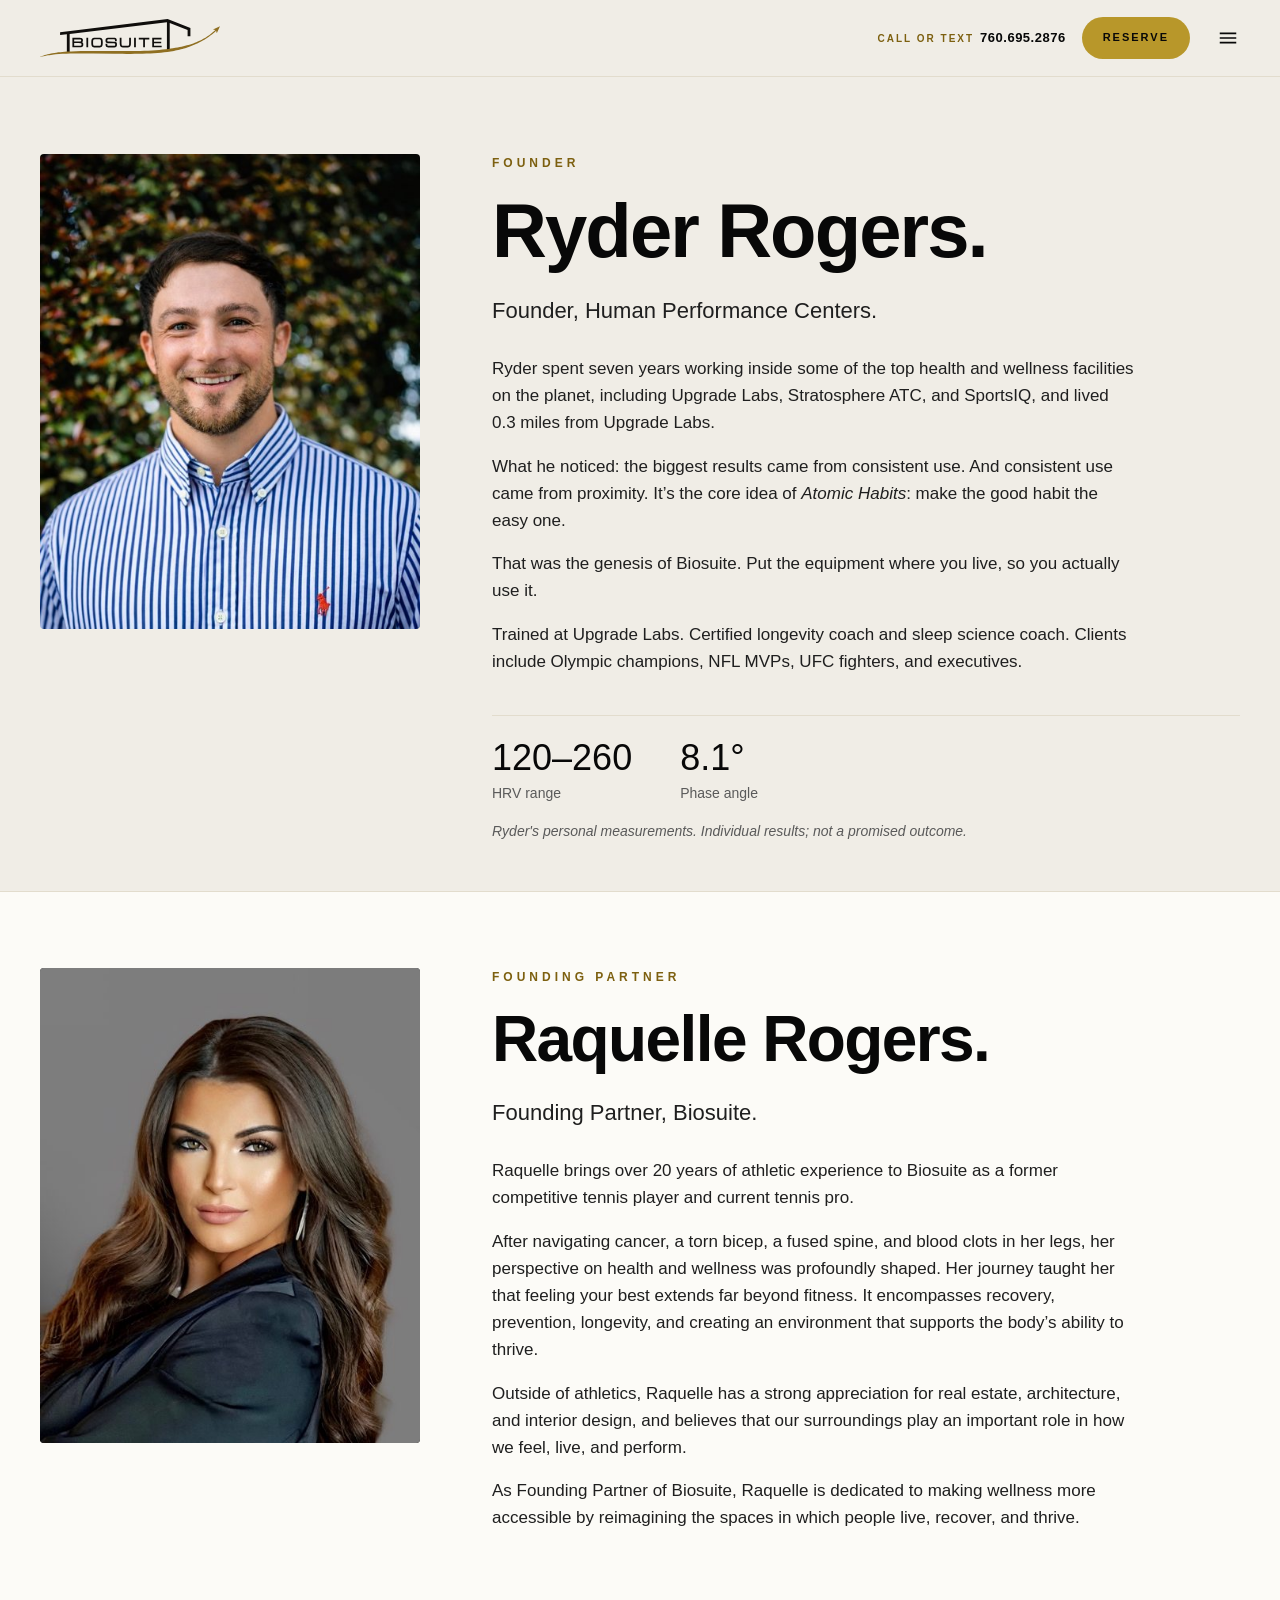
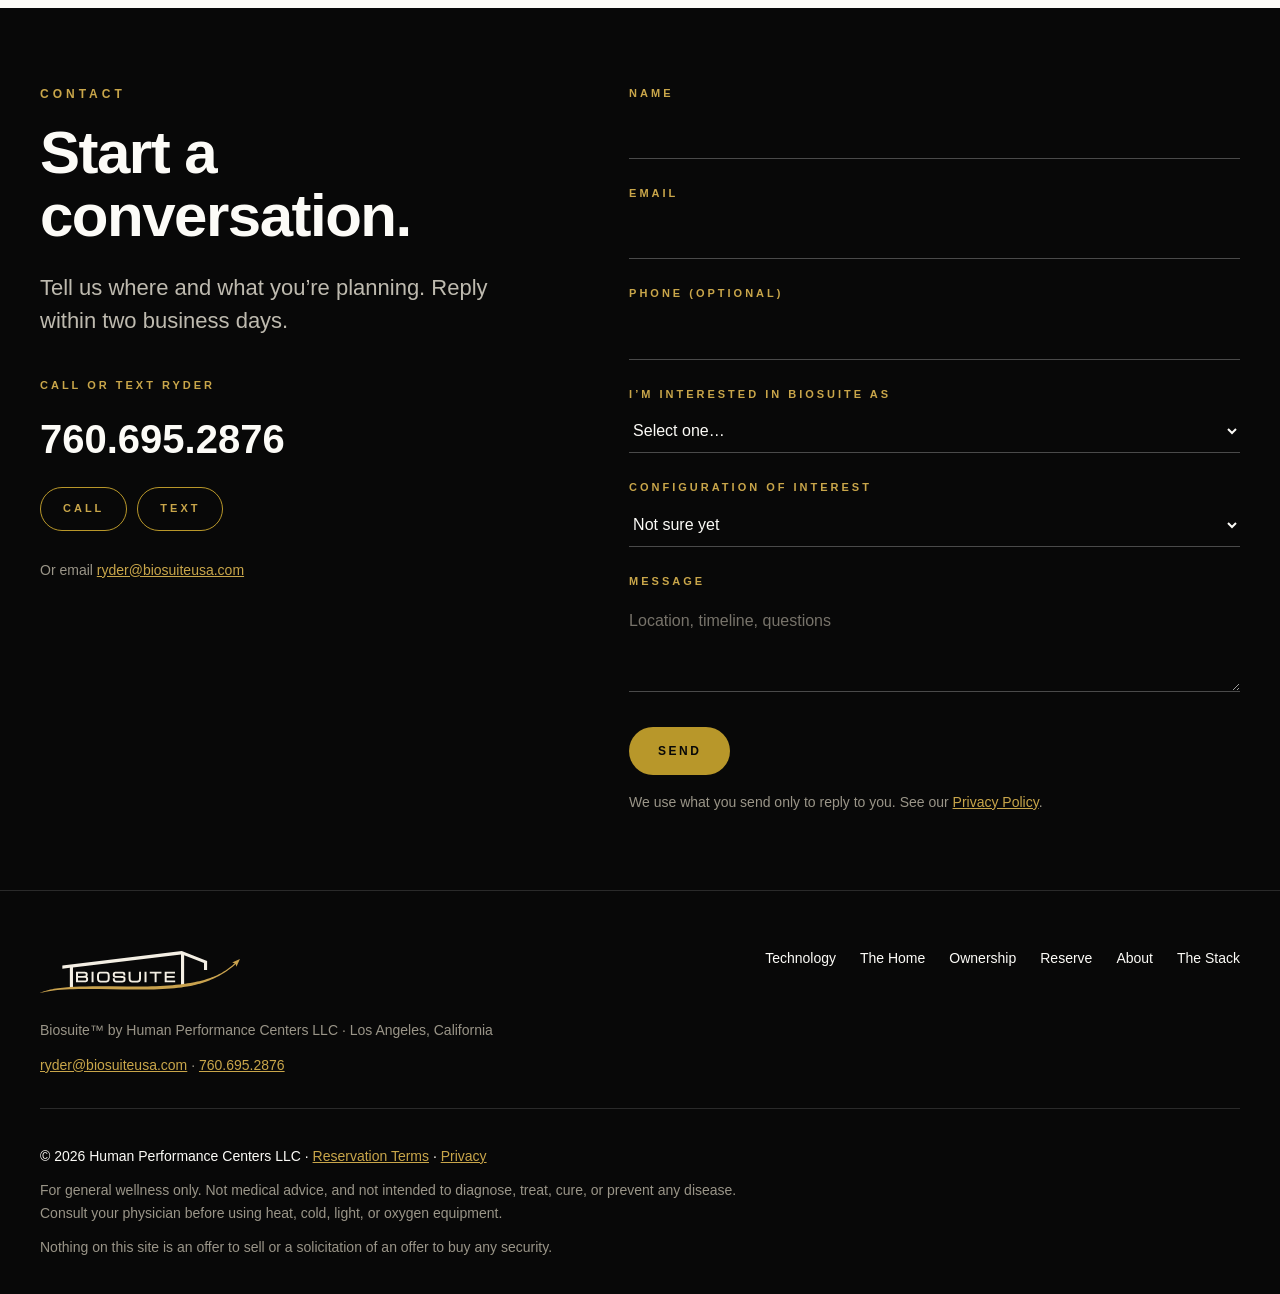
==== about/index.html @ b07f4be8 "About: add Raquelle Rogers, Founding Partner Co-Authored-By: Claude Opus 5.5 <noreply@anthropic.com>" ====
<!DOCTYPE html>
<html lang="en">
<head>
<meta charset="utf-8">
<meta name="viewport" content="width=device-width, initial-scale=1, viewport-fit=cover">
<title>About — Biosuite</title>
<meta name="description" content="Ryder Rogers, founder, and Raquelle Rogers, Founding Partner: the people behind Biosuite, and how to reach them.">
<meta property="og:title" content="About — Biosuite">
<meta property="og:description" content="Ryder Rogers, founder, and Raquelle Rogers, Founding Partner: the people behind Biosuite, and how to reach them.">
<meta property="og:type" content="website">
<meta property="og:url" content="https://biosuiteusa.com/about/">
<meta property="og:site_name" content="Biosuite">
<meta property="og:image" content="https://biosuiteusa.com/img/og-share.jpg">
<meta property="og:image:width" content="1200">
<meta property="og:image:height" content="630">
<meta property="og:image:alt" content="Rendering of a Biosuite home at dusk with a barrel sauna and plunge tub on the deck">
<meta name="twitter:card" content="summary_large_image">
<meta name="twitter:title" content="About — Biosuite">
<meta name="twitter:description" content="Ryder Rogers, founder, and Raquelle Rogers, Founding Partner: the people behind Biosuite, and how to reach them.">
<meta name="twitter:image" content="https://biosuiteusa.com/img/og-share.jpg">

<link rel="canonical" href="https://biosuiteusa.com/about/">
<link rel="icon" href="/favicon.ico" sizes="48x48">
<link rel="icon" type="image/svg+xml" href="/img/brand/biosuite-tile-gold-on-black.svg">
<link rel="apple-touch-icon" href="/apple-touch-icon.png">
<meta name="theme-color" content="#100E0C">
<link rel="stylesheet" href="/assets/site.css">
<script src="/assets/site.js" defer></script>
<noscript><style>.ph > img { opacity:1 }</style></noscript>
</head>
<body>
<a class="skip" href="#main">Skip to content</a>
<header class="site-header">
  <div class="wrap hdr">
    <a class="brand" href="/" aria-label="Biosuite home"><picture><source media="(max-width:359px)" srcset="/img/brand/biosuite-mark-two-tone-for-light.svg" width="96" height="20"><img src="/img/brand/biosuite-logo-two-tone-for-light.svg" width="180" height="38" alt=""></picture></a>
    <nav class="nav" aria-label="Main"><a href="/technology/">Technology</a><a href="/home/">The Home</a><a href="/ownership/">Ownership</a><a href="/about/" aria-current="page">About</a></nav>
    <a class="phone" href="tel:+17606952876" aria-label="Call or text 760.695.2876"><span class="phone-label">Call or text</span>760.695.2876</a>
    <a class="btn btn-gold nav-reserve" href="/reserve/">Reserve</a>
    <button class="menu-btn" type="button" aria-expanded="false" aria-controls="menu" aria-label="Menu">
      <svg viewBox="0 0 24 24" fill="none" stroke="currentColor" stroke-width="1.8" aria-hidden="true"><path d="M3 7h18M3 12h18M3 17h18"/></svg>
    </button>
  </div>
  <nav id="menu" class="menu" aria-label="Mobile" hidden>
    <div class="wrap"><a href="/technology/">Technology</a><a href="/home/">The Home</a><a href="/ownership/">Ownership</a><a href="/about/" aria-current="page">About</a><a class="btn btn-gold" href="/reserve/">Reserve</a></div>
  </nav>
</header>
<main id="main">
<section class="page-hero">
  <div class="wrap">
    <div class="founder">
      <img src="/founder-portrait.jpg" alt="Ryder Rogers, founder of Human Performance Centers" width="480" height="600" fetchpriority="high" decoding="async" class="founder-photo">
      <div>
        <div class="eyebrow">Founder</div>
        <h1 style="font-size:clamp(40px,6vw,76px)">Ryder Rogers.</h1>
        <p class="sub">Founder, Human Performance Centers.</p>
        <div class="prose" style="margin-top:28px">
          <p>Ryder spent seven years working inside some of the top health and wellness facilities on the planet, including Upgrade Labs, Stratosphere ATC, and SportsIQ, and lived 0.3 miles from Upgrade Labs.</p>
          <p>What he noticed: the biggest results came from consistent use. And consistent use came from proximity. It&rsquo;s the core idea of <em>Atomic Habits</em>: make the good habit the easy one.</p>
          <p>That was the genesis of Biosuite. Put the equipment where you live, so you actually use it.</p>
          <p>Trained at Upgrade Labs. Certified longevity coach and sleep science coach. Clients include Olympic champions, NFL MVPs, UFC fighters, and executives.</p>
        </div>
        <div class="measure">
          <div class="measure-row">
            <div><div class="v">120&ndash;260</div><div class="d">HRV range</div></div>
            <div><div class="v">8.1&deg;</div><div class="d">Phase angle</div></div>
          </div>
          <p class="label">Ryder's personal measurements. Individual results; not a promised outcome.</p>
        </div>
      </div>
    </div>
  </div>
</section>

<section class="paper rule-top" id="raquelle">
  <div class="wrap">
    <div class="founder">
      <span class="ph" style="--lqip:url([data-uri]);--pos:center"><img src="/img/raquelle-portrait.jpg" alt="Raquelle Rogers, Founding Partner of Biosuite" width="480" height="600" srcset="/img/raquelle-portrait-480.jpg 480w, /img/raquelle-portrait.jpg 960w" sizes="(min-width:860px) 380px, 100vw" loading="lazy" decoding="async" class="founder-photo"></span>
      <div>
        <div class="eyebrow">Founding Partner</div>
        <h2 style="font-size:clamp(36px,5vw,64px)">Raquelle Rogers.</h2>
        <p class="sub">Founding Partner, Biosuite.</p>
        <div class="prose" style="margin-top:28px">
          <p>Raquelle brings over 20 years of athletic experience to Biosuite as a former competitive tennis player and current tennis pro.</p>
          <p>After navigating cancer, a torn bicep, a fused spine, and blood clots in her legs, her perspective on health and wellness was profoundly shaped. Her journey taught her that feeling your best extends far beyond fitness. It encompasses recovery, prevention, longevity, and creating an environment that supports the body&rsquo;s ability to thrive.</p>
          <p>Outside of athletics, Raquelle has a strong appreciation for real estate, architecture, and interior design, and believes that our surroundings play an important role in how we feel, live, and perform.</p>
          <p>As Founding Partner of Biosuite, Raquelle is dedicated to making wellness more accessible by reimagining the spaces in which people live, recover, and thrive.</p>
        </div>
      </div>
    </div>
  </div>
</section>

<section id="contact" class="dark">
  <div class="wrap contact">
    <div>
      <div class="eyebrow">Contact</div>
      <h2>Start a conversation.</h2>
      <p class="sub">Tell us where and what you&rsquo;re planning. Reply within two business days.</p>
      <p style="margin-top:40px;font-size:11px;font-weight:700;letter-spacing:3px;text-transform:uppercase;color:var(--gold-soft)">Call or text Ryder</p>
      <a class="direct-num" href="tel:+17606952876">760.695.2876</a>
      <div class="direct-actions"><a href="tel:+17606952876">Call</a><a href="sms:+17606952876">Text</a></div>
      <p class="small" style="margin-top:28px;color:var(--on-dark-dim)">Or email <a href="mailto:ryder@biosuiteusa.com?subject=Biosuite%20Inquiry" style="color:var(--gold-soft)">ryder@biosuiteusa.com</a></p>
    </div>
    <div>
      <form class="form" novalidate>
        <label for="name">Name</label>
        <input type="text" id="name" name="name" autocomplete="name" required>
        <label for="email">Email</label>
        <input type="email" id="email" name="email" autocomplete="email" required>
        <label for="phone">Phone (optional)</label>
        <input type="tel" id="phone" name="phone" autocomplete="tel">
        <label for="interest">I&rsquo;m interested in Biosuite as</label>
        <select id="interest" name="interest" required>
          <option value="">Select one&hellip;</option>
          <option>Enjoy it: a home or wellness space</option>
          <option>Deploy it: a rental</option>
          <option>Deploy it: multiple units or hospitality</option>
          <option>Just exploring</option>
        </select>
        <label for="budget">Configuration of interest</label>
        <select id="budget" name="budget">
          <option value="">Not sure yet</option>
          <option>Core</option><option>Signature</option><option>Estate</option><option>Larger / modular</option>
        </select>
        <label for="message">Message</label>
        <textarea id="message" name="message" placeholder="Location, timeline, questions"></textarea>
        <button class="btn btn-gold" type="submit">Send</button>
        <p class="form-legal">We use what you send only to reply to you. See our <a href="/privacy/">Privacy Policy</a>.</p>
      </form>
      <div id="inquirySuccess" class="success" tabindex="-1" role="status" hidden></div>
    </div>
  </div>
</section>
</main>
<footer class="site-footer">
  <div class="wrap">
    <div class="foot-top">
      <div>
        <a class="foot-brand" href="/" aria-label="Biosuite home"><img src="/img/brand/biosuite-logo-two-tone-for-dark.svg" width="200" height="42" alt=""></a>
        <p>Biosuite&trade; by Human Performance Centers LLC &middot; Los Angeles, California</p>
        <p><a href="mailto:ryder@biosuiteusa.com">ryder@biosuiteusa.com</a> &middot; <a href="tel:+17606952876">760.695.2876</a></p>
      </div>
      <nav class="foot-nav" aria-label="Footer">
        <a href="/technology/">Technology</a><a href="/home/">The Home</a><a href="/ownership/">Ownership</a><a href="/reserve/">Reserve</a><a href="/about/">About</a><a href="/store/">The Stack</a>
      </nav>
    </div>
    <div class="foot-legal">
      <p class="copyright">&copy; 2026 Human Performance Centers LLC &middot; <a href="/reservation-terms/">Reservation Terms</a> &middot; <a href="/privacy/">Privacy</a></p>
      <p>For general wellness only. Not medical advice, and not intended to diagnose, treat, cure, or prevent any disease. Consult your physician before using heat, cold, light, or oxygen equipment.</p>
      <p>Nothing on this site is an offer to sell or a solicitation of an offer to buy any security.</p>
    </div>
  </div>
</footer>
</body>
</html>
---- assets/site.css ----
/* Biosuite — shared styles. Brand tokens carried over from the original single page. */
:root {
  --gold:#B8972A; --gold-soft:#C9A64A; --gold-light:#E8C766;
  --gold-ink:#7D6010;            /* gold for small text on light backgrounds (5:1 contrast) */
  --dark:#080808; --charcoal:#1F1F1F; --grey:#5A5A5A;
  --rule:#E2DCCD; --offwhite:#F0EDE6; --paper:#FCFBF7;
  --on-dark:#BEBAAF; --on-dark-dim:#9A9588; --dark-rule:#2A2A2A;
  --font:-apple-system, BlinkMacSystemFont, "Helvetica Neue", Helvetica, Arial, sans-serif;
  --gutter:16px;
  --wrap:1280px;
  --space:clamp(44px, 6vw, 80px);
  color-scheme: light;
}
@media (min-width:720px) { :root { --gutter:40px; } }

*,*::before,*::after { box-sizing:border-box; }
* { margin:0; padding:0; }
html { -webkit-text-size-adjust:100%; scroll-padding-top:96px; }
@media (prefers-reduced-motion:no-preference) { html { scroll-behavior:smooth; } }
body { font-family:var(--font); background:var(--offwhite); color:var(--dark); font-size:17px; line-height:1.6; -webkit-font-smoothing:antialiased; overflow-x:hidden; }
img { display:block; max-width:100%; height:auto; }
a { color:inherit; }
:focus-visible { outline:2px solid var(--gold); outline-offset:3px; }

.skip { position:absolute; left:-999px; top:8px; z-index:200; background:var(--dark); color:var(--paper); padding:10px 16px; border-radius:6px; }
.skip:focus { left:8px; }

.wrap { max-width:var(--wrap); margin:0 auto; padding:0 var(--gutter); }
.narrow { max-width:760px; }

/* Type */
.eyebrow { font-size:12px; font-weight:700; letter-spacing:4px; text-transform:uppercase; color:var(--gold-ink); margin-bottom:18px; }
.dark .eyebrow { color:var(--gold-soft); }
h1,h2,h3 { font-weight:700; letter-spacing:-0.025em; line-height:1.04; text-wrap:balance; }
h1 { font-size:clamp(40px, 7.4vw, 92px); }
h2 { font-size:clamp(32px, 4.8vw, 60px); }
h3 { font-size:clamp(20px, 2vw, 24px); letter-spacing:-0.015em; line-height:1.2; }
.sub { font-size:clamp(18px, 1.9vw, 22px); line-height:1.5; color:var(--charcoal); max-width:44ch; margin-top:24px; }
.dark .sub { color:var(--on-dark); }
.prose p { max-width:68ch; margin-top:16px; color:var(--charcoal); }
.prose p:first-child { margin-top:0; }
.dark .prose p { color:var(--on-dark); }
.muted { color:var(--grey); }
.small { font-size:14px; line-height:1.6; }
.link { font-size:12px; font-weight:700; letter-spacing:3px; text-transform:uppercase; text-decoration:none; border-bottom:1px solid var(--gold); padding-bottom:4px; display:inline-block; }
.link:hover { color:var(--gold-ink); }
.dark .link:hover { color:var(--gold-light); }
.hair { width:44px; height:2px; background:var(--gold); border:0; margin:28px 0; }

/* Buttons */
.btn { display:inline-flex; align-items:center; justify-content:center; min-height:48px; padding:14px 28px; border-radius:999px; font-family:var(--font); font-size:12px; font-weight:700; letter-spacing:2.5px; text-transform:uppercase; text-decoration:none; border:1px solid transparent; cursor:pointer; transition:background .2s, color .2s, border-color .2s; }
.btn-gold { background:var(--gold); color:var(--dark); }
.btn-gold:hover { background:var(--gold-light); }
.btn-dark { background:var(--dark); color:var(--paper); }
.btn-dark:hover { background:var(--charcoal); }
.btn-line { background:transparent; color:inherit; box-shadow:inset 0 0 0 1.5px var(--gold); }
.btn-line:hover { background:var(--gold); color:var(--dark); }
.btn.is-disabled { background:#3a3833; color:#8d887c; cursor:not-allowed; }
.cta { margin-top:28px; display:flex; flex-wrap:wrap; gap:16px 28px; align-items:center; }

/* Header */
.site-header { position:sticky; top:0; z-index:100; background:rgba(240,237,230,.94); -webkit-backdrop-filter:saturate(180%) blur(16px); backdrop-filter:saturate(180%) blur(16px); border-bottom:1px solid var(--rule); }
.hdr { display:flex; align-items:center; gap:16px; height:76px; }
.brand { display:flex; align-items:center; gap:10px; text-decoration:none; margin-right:auto; }
/* Logo: 180px = brand-standard minimum for the logo with the word; header height leaves ½H clear space above and below */
.brand img { display:block; width:180px; height:auto; flex:0 0 auto; }
/* Under 360px there is no room for the 180px minimum: brand ladder says use the mark (min 90px) */
@media (max-width:359px) { .brand img { width:96px; } }
.nav { display:none; gap:28px; }
.nav a { white-space:nowrap; font-size:12px; font-weight:600; letter-spacing:2px; text-transform:uppercase; text-decoration:none; color:var(--grey); padding:8px 0; border-bottom:1px solid transparent; }
.nav a:hover { color:var(--dark); }
.nav a[aria-current="page"] { color:var(--dark); border-bottom-color:var(--gold); }
.phone { font-size:13px; font-weight:700; letter-spacing:.5px; text-decoration:none; white-space:nowrap; padding:9px 14px; border:1px solid var(--gold); border-radius:999px; }
.phone-label { display:none; font-size:10px; letter-spacing:2px; text-transform:uppercase; color:var(--gold-ink); margin-right:6px; }
.nav-reserve { display:none; min-height:42px; padding:10px 20px; font-size:11px; letter-spacing:2px; white-space:nowrap; }
.menu-btn { display:inline-flex; align-items:center; justify-content:center; width:44px; height:44px; margin-right:-10px; background:none; border:0; cursor:pointer; color:var(--dark); }
.menu-btn svg { width:22px; height:22px; }
.menu { border-top:1px solid var(--rule); background:var(--offwhite); }
.menu[hidden] { display:none; }
.menu .wrap { display:flex; flex-direction:column; padding-top:8px; padding-bottom:24px; }
.menu a:not(.btn) { font-size:20px; font-weight:600; text-decoration:none; padding:14px 0; border-bottom:1px solid var(--rule); }
.menu a[aria-current="page"] { color:var(--gold-ink); }
.menu .btn { margin-top:24px; }
@media (max-width:399px) { .hdr { gap:10px; } .phone { font-size:12px; padding:8px 11px; } }
@media (min-width:880px) { .phone-label { display:inline; } }
@media (min-width:720px) { .nav-reserve { display:inline-flex; } .phone { border:0; padding:8px 0; } .menu .btn { display:none; } }
@media (min-width:1300px) { .nav { display:flex; } .menu-btn, .menu { display:none !important; } .hdr { gap:32px; height:80px; } }

/* Sections */
section { padding:var(--space) 0; }
.page-hero { padding:clamp(40px, 6vw, 80px) 0 clamp(28px, 4vw, 48px); }
.dark { background:var(--dark); color:var(--paper); }
.paper { background:var(--paper); }
.rule-top { border-top:1px solid var(--rule); }
.head { display:grid; gap:16px; margin-bottom:clamp(28px, 3.4vw, 44px); }
@media (min-width:900px) { .head.split { grid-template-columns:1fr 1fr; align-items:end; gap:48px; } .head.split .sub { margin-top:0; justify-self:end; } }

/* Home hero */
.hero-full { position:relative; padding:0; background:var(--dark); color:var(--paper); }
.hero-stage { position:relative; }
.hero-media { position:relative; background:#694433; }
.hero-bg { width:100%; aspect-ratio:1671/941; object-fit:cover; background:#694433; }
.hero-shade { display:none; }
.hero-cap { font-size:13px; line-height:1.45; color:#B9B4A8; margin:0; }
.hero-cap-m { background:var(--dark); padding:8px var(--gutter) 0; }
.hero-cap-d { display:none; }
.hero-copy { position:relative; padding-top:24px; padding-bottom:4px; }
.hero-full h1 { font-size:clamp(44px, 5vw, 72px); max-width:11ch; color:var(--paper); }
.goal { font-size:clamp(20px, 1.9vw, 26px); font-weight:600; letter-spacing:-0.01em; color:var(--gold-light); margin-bottom:10px; }
.hero-full .eyebrow { color:var(--gold-soft); }
.hero-full .sub { color:#E4DFD3; margin-top:16px; }
.hero-full .link { color:var(--paper); }
.hero-full .link:hover { color:var(--gold-light); }
.hero-bar { padding:20px 0 40px; }
.hero-full .status { color:#E4DFD3; margin-top:0; }
@media (min-width:900px) {
  .hero-stage { height:clamp(560px, calc(100svh - 72px - 64px), 820px); overflow:hidden; }
  .hero-media { position:absolute; inset:0; }
  .hero-bg { position:absolute; inset:0; height:100%; aspect-ratio:auto; object-position:center 40%; }
  .hero-cap-m { display:none; }
  /* left-to-right shade, faded out toward the bottom so the deck, sauna, plunge and fire pit stay clear */
  .hero-shade { display:block; position:absolute; inset:0;
    background:linear-gradient(90deg, rgba(12,8,6,.86) 0%, rgba(12,8,6,.70) 30%, rgba(12,8,6,.25) 48%, rgba(12,8,6,0) 62%);
    -webkit-mask-image:linear-gradient(180deg, #000 0%, #000 55%, transparent 75%); mask-image:linear-gradient(180deg, #000 0%, #000 55%, transparent 75%); }
  .hero-copy { padding-top:clamp(28px, 4.5vh, 48px); }
  .hero-copy > * { max-width:520px; }
  .hero-copy > .cta { max-width:none; }
  .hero-full .sub { font-size:17px; }
  .hero-full .cta { margin-top:22px; }
  .hero-bar { padding:0; }
  .hero-bar .wrap { display:flex; justify-content:space-between; align-items:center; gap:32px; min-height:64px; }
  .hero-bar .status { font-size:15px; max-width:none; }
  .hero-cap-d { display:block; text-align:right; max-width:42ch; }
}
.stats-band { padding:clamp(32px, 4vw, 48px) 0 var(--space); }
.status { display:flex; gap:12px; align-items:flex-start; margin-top:24px; font-size:16px; line-height:1.55; color:var(--charcoal); max-width:62ch; }
.status::before { content:""; flex:0 0 8px; height:8px; margin-top:7px; border-radius:50%; background:var(--gold); }

/* Lazy image placeholders: blurred low-res image, real image fades in */
.ph { display:block; position:relative; overflow:hidden; border-radius:4px; background:#1a1a1a; }
.ph::before { content:""; position:absolute; inset:0; background:var(--lqip) var(--pos, center)/cover no-repeat; filter:blur(14px); transform:scale(1.15); }
.ph > img { position:relative; opacity:0; transition:opacity .6s ease; }
.ph.loaded > img { opacity:1; }
.finish .ph, .photo-band .ph { border-radius:0; }
@media (prefers-reduced-motion:reduce) { .ph > img { transition:none; } }

/* Stats */
.stats { display:grid; gap:28px; }
@media (max-width:719px) { .stats { gap:20px; } .stat-v { font-size:32px; } .stat-d { margin-top:6px; } }
@media (min-width:720px) { .stats { grid-template-columns:repeat(3,1fr); gap:40px; } }
.stat-v { font-size:clamp(36px, 4.4vw, 56px); font-weight:700; letter-spacing:-0.03em; line-height:1; }
.stat-v small { font-size:.45em; color:var(--grey); letter-spacing:0; font-weight:600; }
.stat-d { margin-top:10px; font-size:15px; color:var(--grey); max-width:30ch; }

/* Cards (systems) */
.cards { display:grid; gap:48px 32px; }
.cards.four { grid-template-columns:1fr 1fr; gap:32px 12px; }
@media (max-width:599px) { .cards.four p { display:none; } .cards.four h3 { font-size:17px; } .cards.four .cat { margin-top:12px; } }
@media (min-width:600px) { .cards { grid-template-columns:1fr 1fr; } }
@media (min-width:1000px) { .cards.four { grid-template-columns:repeat(4,1fr); } .cards.three { grid-template-columns:repeat(3,1fr); } }
.card img { width:100%; aspect-ratio:4/3; object-fit:cover; border-radius:4px; background:#1a1a1a; }
.card .cat { margin-top:20px; font-size:11px; font-weight:700; letter-spacing:3px; text-transform:uppercase; color:var(--gold-ink); }
.dark .card .cat { color:var(--gold-soft); }
.card h3 { margin-top:8px; }
.card p { margin-top:8px; font-size:15px; line-height:1.55; color:var(--grey); }
.dark .card p { color:var(--on-dark); }

/* Two finishes */
.finishes { display:grid; gap:2px; }
@media (min-width:760px) { .finishes { grid-template-columns:1fr 1fr; } }
.finish { display:flex; flex-direction:column; }
.finish img { width:100%; aspect-ratio:3/2; object-fit:cover; }
.finish-body { flex:1; }
.finish-body { padding:28px 24px 36px; }
@media (min-width:760px) { .finish-body { padding:36px 40px 44px; } }
.finish.noir .finish-body { background:#151310; color:var(--paper); }
.finish.hearth .finish-body { background:#F2ECE1; }
.finish .cat { font-size:11px; font-weight:700; letter-spacing:3px; text-transform:uppercase; color:var(--gold-ink); }
.finish.noir .cat { color:var(--gold-soft); }
.finish-name { font-size:clamp(36px, 4vw, 52px); font-weight:300; letter-spacing:-0.01em; line-height:1.05; margin-top:10px; }
.finish p { margin-top:12px; font-size:16px; color:var(--grey); max-width:42ch; }
.finish p.cap { margin-top:16px; font-size:14px; font-style:italic; color:#5E5A50; }
.finish.noir p { color:var(--on-dark); }

/* Columns of short items */
.cols { display:grid; gap:40px; }
@media (min-width:760px) { .cols { grid-template-columns:repeat(3,1fr); gap:48px; } .cols.two { grid-template-columns:1fr 1fr; } }
.col { padding-top:22px; border-top:2px solid var(--gold); }
.col .cat { font-size:11px; font-weight:700; letter-spacing:3px; text-transform:uppercase; color:var(--gold-ink); margin-bottom:10px; }
.dark .col .cat { color:var(--gold-soft); }
.col p { margin-top:10px; font-size:16px; color:var(--grey); max-width:46ch; }
.dark .col p { color:var(--on-dark); }
.col ul { margin-top:12px; list-style:none; }
.col li { font-size:16px; color:var(--grey); padding:6px 0 6px 20px; position:relative; }
.col li::before { content:"—"; position:absolute; left:0; color:var(--gold); }
.dark .col li { color:var(--on-dark); }

/* Full-bleed photo band */
.photo-band img { width:100%; aspect-ratio:16/9; object-fit:cover; }
@media (min-width:900px) { .photo-band img { aspect-ratio:21/9; } }
.caption { font-size:14px; color:var(--grey); margin-top:10px; }

/* Photo grid */
.pgrid { display:grid; grid-template-columns:1fr 1fr; gap:8px; }
@media (min-width:900px) { .pgrid { grid-template-columns:repeat(4,1fr); gap:12px; } }
.pgrid img { width:100%; aspect-ratio:3/4; object-fit:cover; border-radius:4px; }

/* Two renderings shown whole, side by side at equal height */
.pair { display:flex; flex-direction:column; gap:8px; }
.pair figure { margin:0; }
.pair img { width:100%; height:auto; border-radius:4px; }
@media (min-width:760px) { .pair { flex-direction:row; gap:12px; } .pair figure { flex-basis:0; flex-shrink:1; min-width:0; } }

/* Spec list */
.specs { display:grid; border-top:1px solid var(--rule); }
@media (min-width:760px) { .specs { grid-template-columns:1fr 1fr; column-gap:48px; } }
.spec { display:grid; grid-template-columns:120px 1fr; gap:16px; padding:16px 0; border-bottom:1px solid var(--rule); font-size:16px; }
.spec dt { font-size:11px; font-weight:700; letter-spacing:2.5px; text-transform:uppercase; color:var(--gold-ink); padding-top:3px; }
.spec dd { color:var(--charcoal); }

/* Tiers */
.tiers { display:grid; gap:20px; }
@media (min-width:900px) { .tiers { grid-template-columns:repeat(3,1fr); } }
.tier { padding:32px 28px; background:var(--paper); border:1px solid var(--rule); border-radius:6px; }
.tier .cat { font-size:11px; font-weight:700; letter-spacing:3px; text-transform:uppercase; color:var(--gold-ink); }
.tier h3 { font-size:26px; margin-top:10px; }
.tier .price { margin-top:6px; font-size:15px; color:var(--grey); }
.tier ul { list-style:none; margin-top:20px; border-top:1px solid var(--rule); padding-top:12px; }
.tier li { font-size:15px; color:var(--charcoal); padding:5px 0 5px 20px; position:relative; }
.tier li::before { content:"—"; position:absolute; left:0; color:var(--gold); }
.tier li.grp { font-weight:700; }

/* Steps */
.steps { display:grid; gap:28px; counter-reset:step; list-style:none; }
@media (min-width:640px) { .steps { grid-template-columns:1fr 1fr; } }
@media (min-width:1000px) { .steps { grid-template-columns:repeat(5,1fr); gap:24px; } }
.steps li { padding-top:14px; border-top:2px solid var(--gold); }
.steps .n { font-size:11px; font-weight:700; letter-spacing:3px; color:var(--gold-ink); }
.steps h3 { font-size:18px; margin-top:6px; }
.steps p { margin-top:6px; font-size:15px; color:var(--grey); }

/* Brand list */
.brands { font-size:clamp(17px, 2vw, 24px); line-height:1.9; color:var(--dark); max-width:1000px; }
.brands span { white-space:nowrap; }
.brands span:not(:last-child)::after { content:"·"; color:var(--gold); margin:0 12px; }

/* Callout */
.note { padding:22px 24px; border-left:3px solid var(--gold); background:rgba(184,151,42,.08); border-radius:3px; font-size:16px; color:var(--charcoal); max-width:68ch; }
.dark .note { color:var(--on-dark); }

/* Reserve page */
.lists { display:grid; gap:48px; }
@media (min-width:860px) { .lists { grid-template-columns:1fr 1fr; gap:64px; } }
.lists h2 { font-size:clamp(24px, 2.6vw, 32px); margin-bottom:16px; }
.check { list-style:none; }
.check li { padding:12px 0 12px 32px; position:relative; border-top:1px solid var(--rule); color:var(--charcoal); }
.check li::before { content:""; position:absolute; left:2px; top:20px; width:12px; height:7px; border-left:2px solid var(--gold); border-bottom:2px solid var(--gold); transform:rotate(-45deg); }
.fine p { font-size:14px; line-height:1.65; color:var(--grey); max-width:76ch; margin-top:12px; }
.reserve-box { background:var(--dark); color:var(--paper); border-radius:6px; padding:36px 24px; max-width:640px; }
@media (min-width:720px) { .reserve-box { padding:48px; } }
.reserve-box .amt { font-size:clamp(48px, 6vw, 72px); font-weight:700; letter-spacing:-0.03em; line-height:1; }
.reserve-box .amt-d { margin-top:10px; color:var(--on-dark); }
.agree { display:flex; gap:14px; align-items:flex-start; margin-top:32px; padding:16px 18px; border:1px solid #3a3833; border-radius:6px; cursor:pointer; font-size:16px; }
.agree input { width:22px; height:22px; flex:0 0 22px; margin-top:1px; accent-color:var(--gold); cursor:pointer; }
.agree a { color:var(--gold-light); }
.reserve-box .btn { margin-top:20px; width:100%; }
.hint { margin-top:12px; font-size:14px; color:var(--on-dark-dim); }

.reserve-top { display:grid; gap:32px; }
@media (min-width:900px) { .reserve-top { grid-template-columns:1fr minmax(380px, 520px); gap:64px; align-items:start; } }
.reserve-top h1 { font-size:clamp(40px, 5.6vw, 76px); }
.fine h2 { font-size:clamp(24px, 2.6vw, 32px); margin-bottom:4px; }

/* FAQ */
.faq { max-width:860px; border-top:1px solid var(--rule); }
.faq details { border-bottom:1px solid var(--rule); }
.faq summary { list-style:none; cursor:pointer; padding:22px 44px 22px 0; position:relative; font-size:18px; font-weight:600; line-height:1.4; }
.faq summary::-webkit-details-marker { display:none; }
.faq summary::after { content:""; position:absolute; right:8px; top:50%; width:10px; height:10px; margin-top:-7px; border-right:2px solid var(--gold); border-bottom:2px solid var(--gold); transform:rotate(45deg); transition:transform .2s; }
.faq details[open] summary::after { transform:rotate(-135deg); margin-top:-2px; }
.faq .a { padding:0 0 24px; }
.faq .a p { font-size:16px; color:var(--charcoal); max-width:70ch; margin-top:12px; }
.faq .a p:first-child { margin-top:0; }

/* Founder */
.founder { display:grid; gap:40px; }
@media (min-width:860px) { .founder { grid-template-columns:minmax(260px, 380px) 1fr; gap:72px; align-items:start; } }
.founder-photo { width:100%; aspect-ratio:4/5; object-fit:cover; object-position:center 20%; border-radius:4px; max-width:380px; }
.measure { margin-top:40px; padding-top:24px; border-top:1px solid var(--rule); }
.measure-row { display:flex; gap:48px; flex-wrap:wrap; }
.measure .v { font-size:36px; font-weight:300; color:var(--dark); line-height:1; }
.measure .d { margin-top:6px; font-size:14px; color:var(--grey); }
.measure .label { margin-top:16px; font-size:14px; color:var(--grey); font-style:italic; }

/* Contact + form */
.contact { display:grid; gap:48px; }
@media (min-width:900px) { .contact { grid-template-columns:1fr 1.2fr; gap:80px; } }
.direct-num { display:inline-block; margin-top:12px; font-size:clamp(28px, 3.4vw, 40px); font-weight:700; text-decoration:none; color:var(--paper); }
.direct-num:hover { color:var(--gold-light); }
.direct-actions { display:flex; gap:10px; margin-top:16px; }
.direct-actions a { min-height:44px; display:inline-flex; align-items:center; padding:0 22px; border-radius:999px; border:1px solid var(--gold); color:var(--gold-soft); font-size:11px; font-weight:700; letter-spacing:3px; text-transform:uppercase; text-decoration:none; }
.direct-actions a:hover { background:var(--gold); color:var(--dark); }
.form label { display:block; font-size:11px; font-weight:700; letter-spacing:3px; text-transform:uppercase; color:var(--gold-soft); margin-bottom:6px; }
.form input, .form select, .form textarea { width:100%; font:inherit; font-size:16px; padding:12px 0; background:transparent; border:0; border-bottom:1px solid #4a4a4a; color:var(--paper); margin-bottom:26px; border-radius:0; }
.form input:focus, .form select:focus, .form textarea:focus { outline:none; border-bottom-color:var(--gold); }
.form input::placeholder, .form textarea::placeholder { color:#77736a; }
.form select option { background:var(--dark); color:var(--paper); }
.form textarea { resize:vertical; min-height:96px; }
.form-legal { margin-top:16px; font-size:14px; color:var(--on-dark-dim); }
.form-legal a { color:var(--gold-soft); }
.success { margin-top:24px; padding:22px 24px; border-left:3px solid var(--gold); background:rgba(184,151,42,.1); color:var(--paper); }
.success a { color:var(--gold-soft); }

/* Legal pages */
.legal { max-width:760px; }
.legal h2 { font-size:clamp(20px, 2.2vw, 26px); margin-top:48px; letter-spacing:-0.015em; line-height:1.25; }
.legal p, .legal li { font-size:16px; color:var(--charcoal); margin-top:12px; max-width:70ch; }
.legal ul { padding-left:20px; }
.legal a { color:var(--gold-ink); }
.updated { font-size:14px; color:var(--grey); margin-top:16px; }

/* Closing reserve band */
.band { text-align:left; }
.band h2 { max-width:16ch; }

/* Footer */
.site-footer { background:var(--dark); color:var(--on-dark-dim); padding:56px 0 36px; font-size:14px; border-top:1px solid var(--dark-rule); }
.foot-top { display:grid; gap:32px; padding-bottom:32px; border-bottom:1px solid var(--dark-rule); }
@media (min-width:860px) { .foot-top { grid-template-columns:1fr auto; align-items:start; } }
.foot-brand { display:inline-block; padding:4px 0 8px; }
.foot-brand img { display:block; width:200px; height:auto; }
.foot-nav { display:flex; flex-wrap:wrap; gap:8px 24px; }
.site-footer .foot-nav a { color:var(--paper); text-decoration:none; font-size:14px; }
.site-footer .foot-nav a:hover { color:var(--gold-light); }
.site-footer p { margin-top:12px; max-width:90ch; line-height:1.6; }
.site-footer a { color:var(--gold-soft); }
.foot-legal { padding-top:24px; }
.copyright { color:var(--paper); }

.check.two-col { max-width:900px; }
@media (min-width:760px) { .check.two-col { columns:2; column-gap:48px; } .check.two-col li { break-inside:avoid; } }
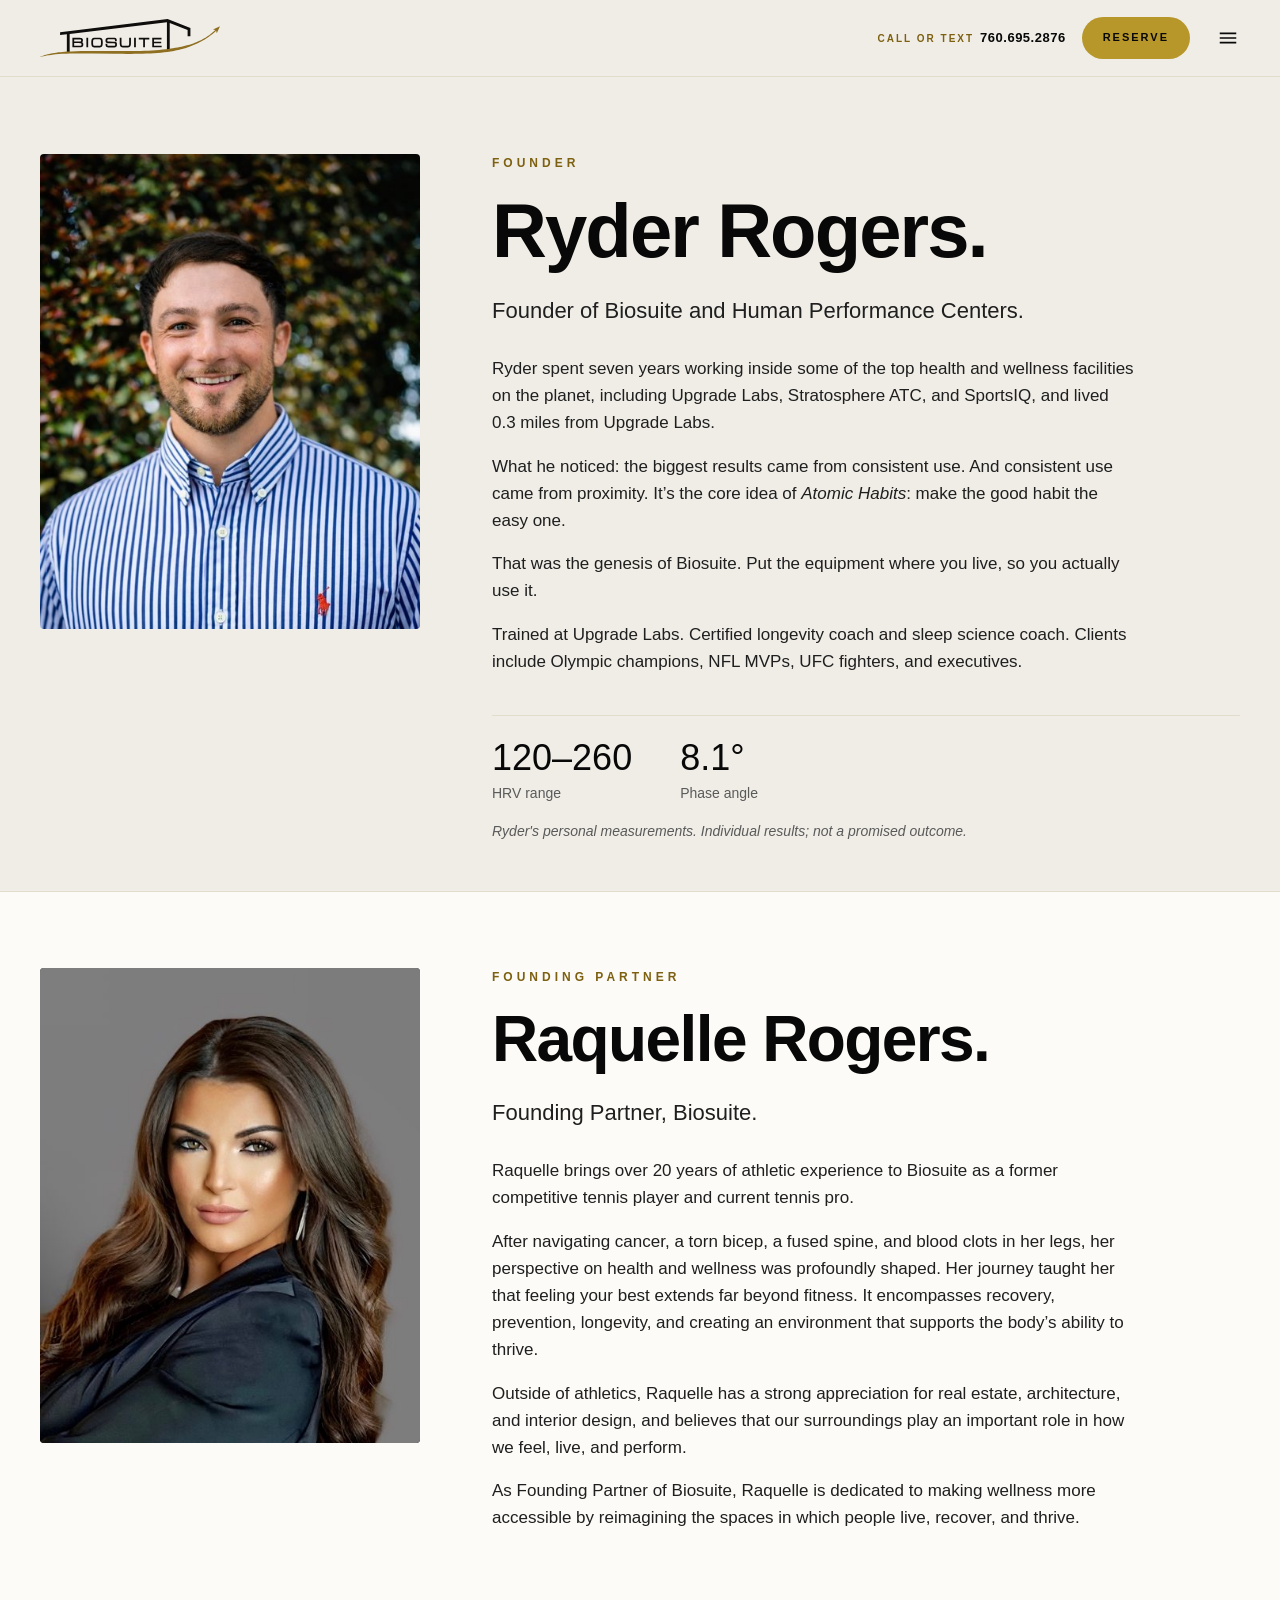
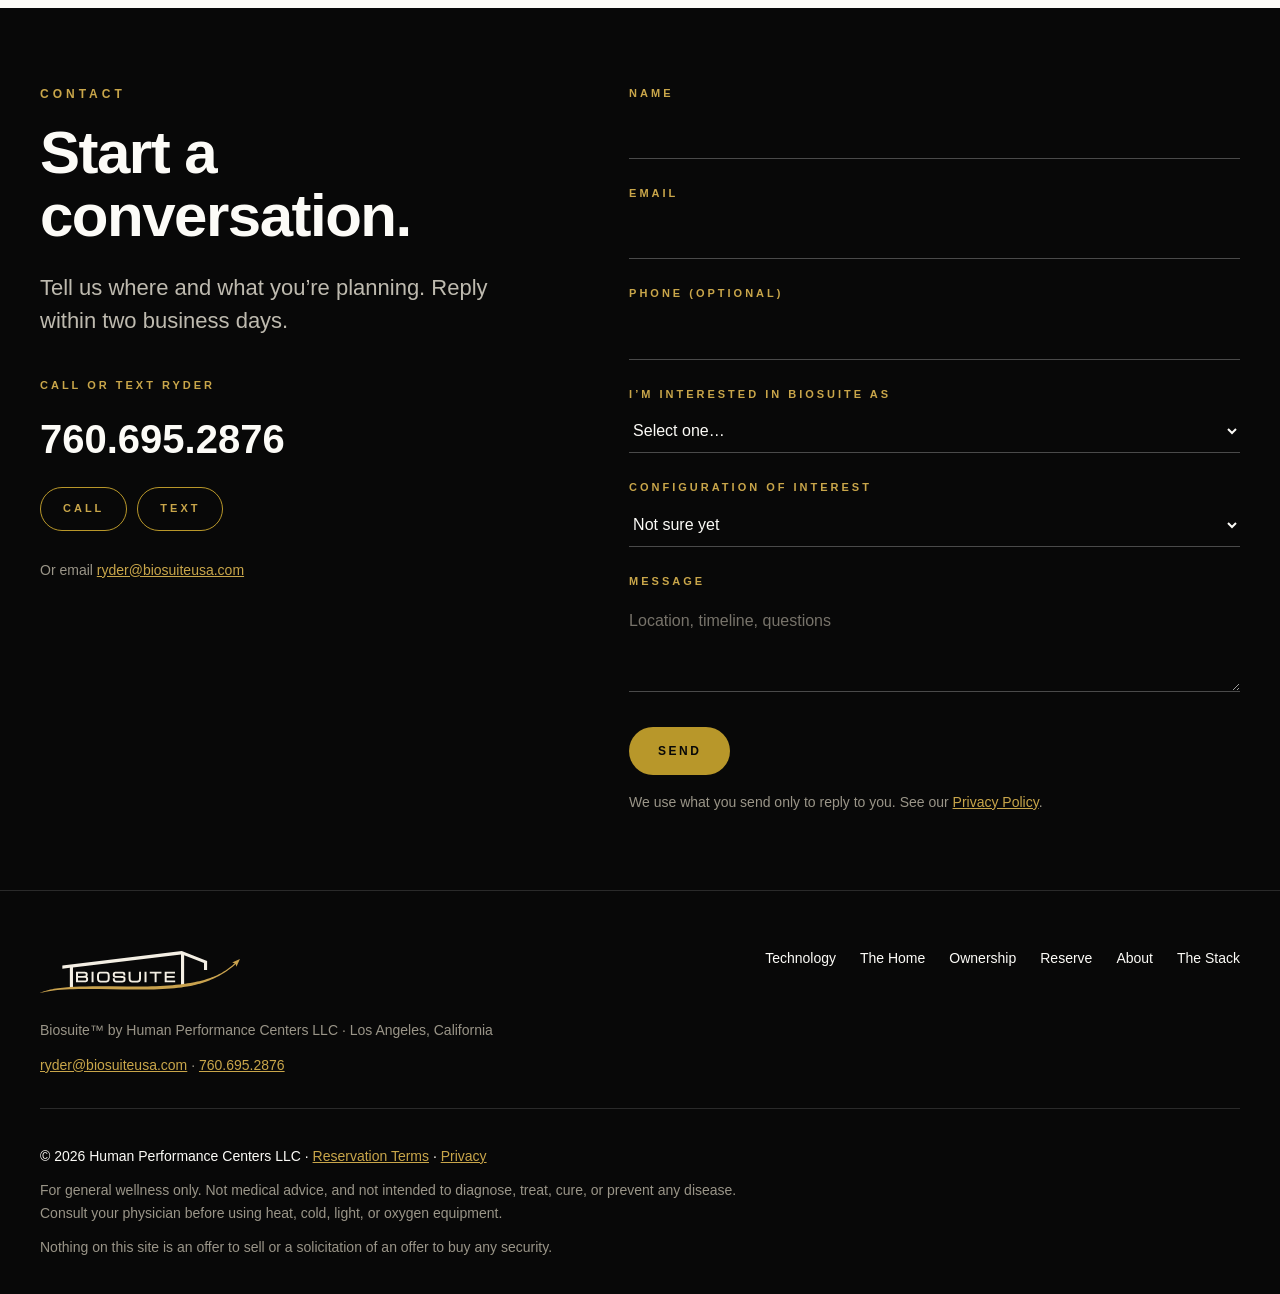
==== commit 62454b5d: "About: founder of Biosuite and HPC; Terms: transfer to affiliate clause Co-Authored-By: Claude Opus " ====
--- a/about/index.html
+++ b/about/index.html
@@ -48,11 +48,11 @@
 <section class="page-hero">
   <div class="wrap">
     <div class="founder">
-      <img src="/founder-portrait.jpg" alt="Ryder Rogers, founder of Human Performance Centers" width="480" height="600" fetchpriority="high" decoding="async" class="founder-photo">
+      <img src="/founder-portrait.jpg" alt="Ryder Rogers, founder of Biosuite and Human Performance Centers" width="480" height="600" fetchpriority="high" decoding="async" class="founder-photo">
       <div>
         <div class="eyebrow">Founder</div>
         <h1 style="font-size:clamp(40px,6vw,76px)">Ryder Rogers.</h1>
-        <p class="sub">Founder, Human Performance Centers.</p>
+        <p class="sub">Founder of Biosuite and Human Performance Centers.</p>
         <div class="prose" style="margin-top:28px">
           <p>Ryder spent seven years working inside some of the top health and wellness facilities on the planet, including Upgrade Labs, Stratosphere ATC, and SportsIQ, and lived 0.3 miles from Upgrade Labs.</p>
           <p>What he noticed: the biggest results came from consistent use. And consistent use came from proximity. It&rsquo;s the core idea of <em>Atomic Habits</em>: make the good habit the easy one.</p>
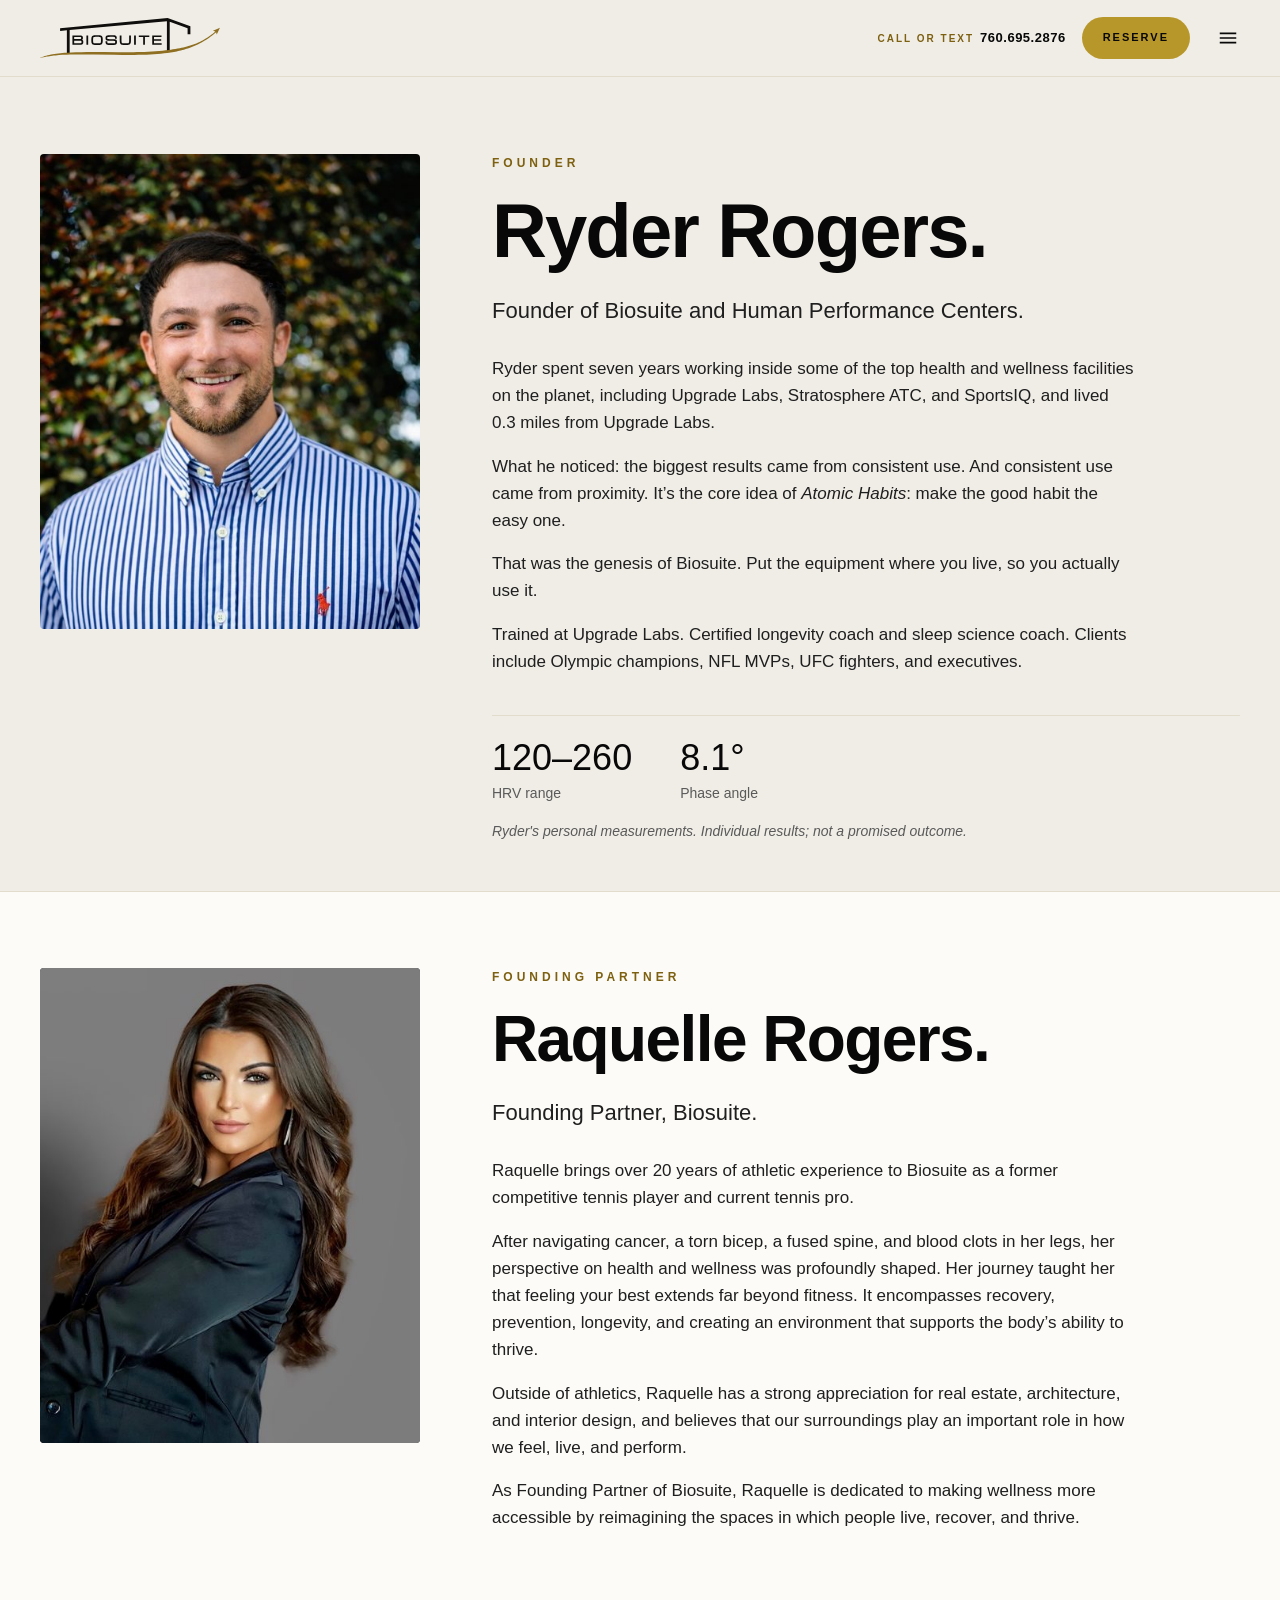
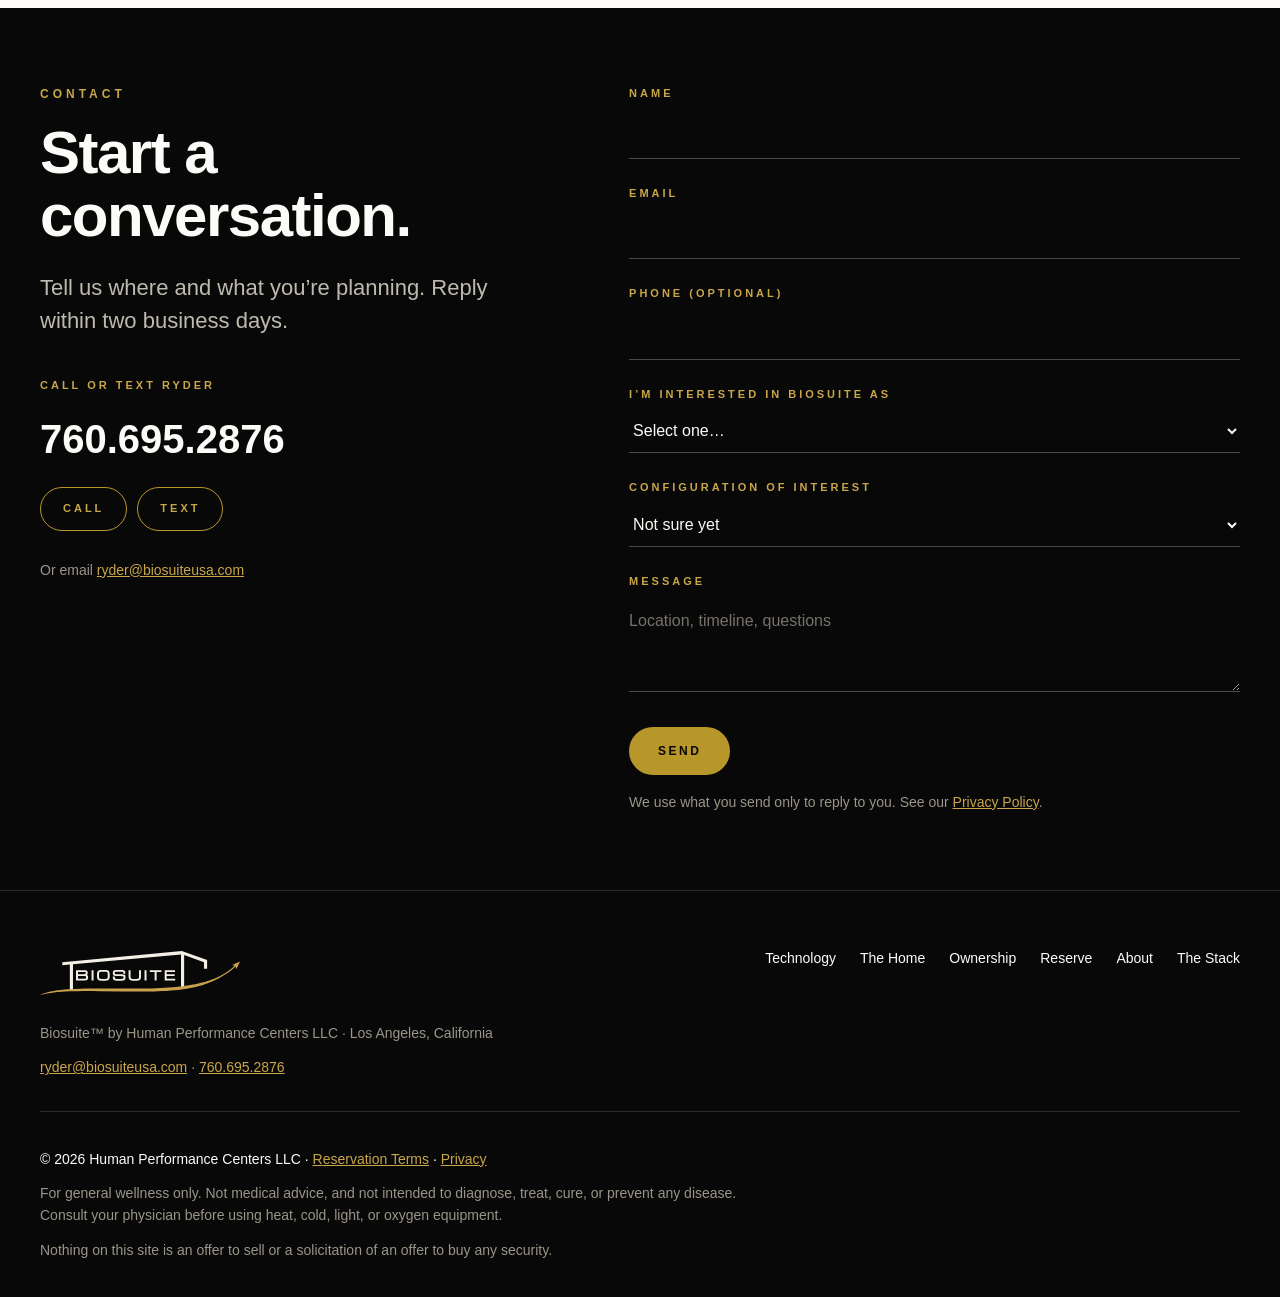
==== commit ed8260f8: "Logo update from revised brand v2 (taller walls, lower curve) Co-Authored-By: Claude Opus 5.5 <norep" ====
--- a/about/index.html
+++ b/about/index.html
@@ -32,7 +32,7 @@
 <a class="skip" href="#main">Skip to content</a>
 <header class="site-header">
   <div class="wrap hdr">
-    <a class="brand" href="/" aria-label="Biosuite home"><picture><source media="(max-width:359px)" srcset="/img/brand/biosuite-mark-two-tone-for-light.svg" width="96" height="20"><img src="/img/brand/biosuite-logo-two-tone-for-light.svg" width="180" height="38" alt=""></picture></a>
+    <a class="brand" href="/" aria-label="Biosuite home"><picture><source media="(max-width:359px)" srcset="/img/brand/biosuite-mark-two-tone-for-light.svg" width="96" height="21"><img src="/img/brand/biosuite-logo-two-tone-for-light.svg" width="180" height="40" alt=""></picture></a>
     <nav class="nav" aria-label="Main"><a href="/technology/">Technology</a><a href="/home/">The Home</a><a href="/ownership/">Ownership</a><a href="/about/" aria-current="page">About</a></nav>
     <a class="phone" href="tel:+17606952876" aria-label="Call or text 760.695.2876"><span class="phone-label">Call or text</span>760.695.2876</a>
     <a class="btn btn-gold nav-reserve" href="/reserve/">Reserve</a>
@@ -74,7 +74,7 @@
 <section class="paper rule-top" id="raquelle">
   <div class="wrap">
     <div class="founder">
-      <span class="ph" style="--lqip:url([data-uri]);--pos:center"><img src="/img/raquelle-portrait.jpg" alt="Raquelle Rogers, Founding Partner of Biosuite" width="480" height="600" srcset="/img/raquelle-portrait-480.jpg 480w, /img/raquelle-portrait.jpg 960w" sizes="(min-width:860px) 380px, 100vw" loading="lazy" decoding="async" class="founder-photo"></span>
+      <span class="ph" style="--lqip:url([data-uri]);--pos:center"><img src="/img/raquelle-portrait.jpg" alt="Raquelle Rogers, Founding Partner of Biosuite" width="480" height="600" srcset="/img/raquelle-portrait-480.jpg 480w, /img/raquelle-portrait.jpg 960w" sizes="(min-width:860px) 380px, 100vw" loading="lazy" decoding="async" class="founder-photo"></span>
       <div>
         <div class="eyebrow">Founding Partner</div>
         <h2 style="font-size:clamp(36px,5vw,64px)">Raquelle Rogers.</h2>
@@ -136,7 +136,7 @@
   <div class="wrap">
     <div class="foot-top">
       <div>
-        <a class="foot-brand" href="/" aria-label="Biosuite home"><img src="/img/brand/biosuite-logo-two-tone-for-dark.svg" width="200" height="42" alt=""></a>
+        <a class="foot-brand" href="/" aria-label="Biosuite home"><img src="/img/brand/biosuite-logo-two-tone-for-dark.svg" width="200" height="45" alt=""></a>
         <p>Biosuite&trade; by Human Performance Centers LLC &middot; Los Angeles, California</p>
         <p><a href="mailto:ryder@biosuiteusa.com">ryder@biosuiteusa.com</a> &middot; <a href="tel:+17606952876">760.695.2876</a></p>
       </div>
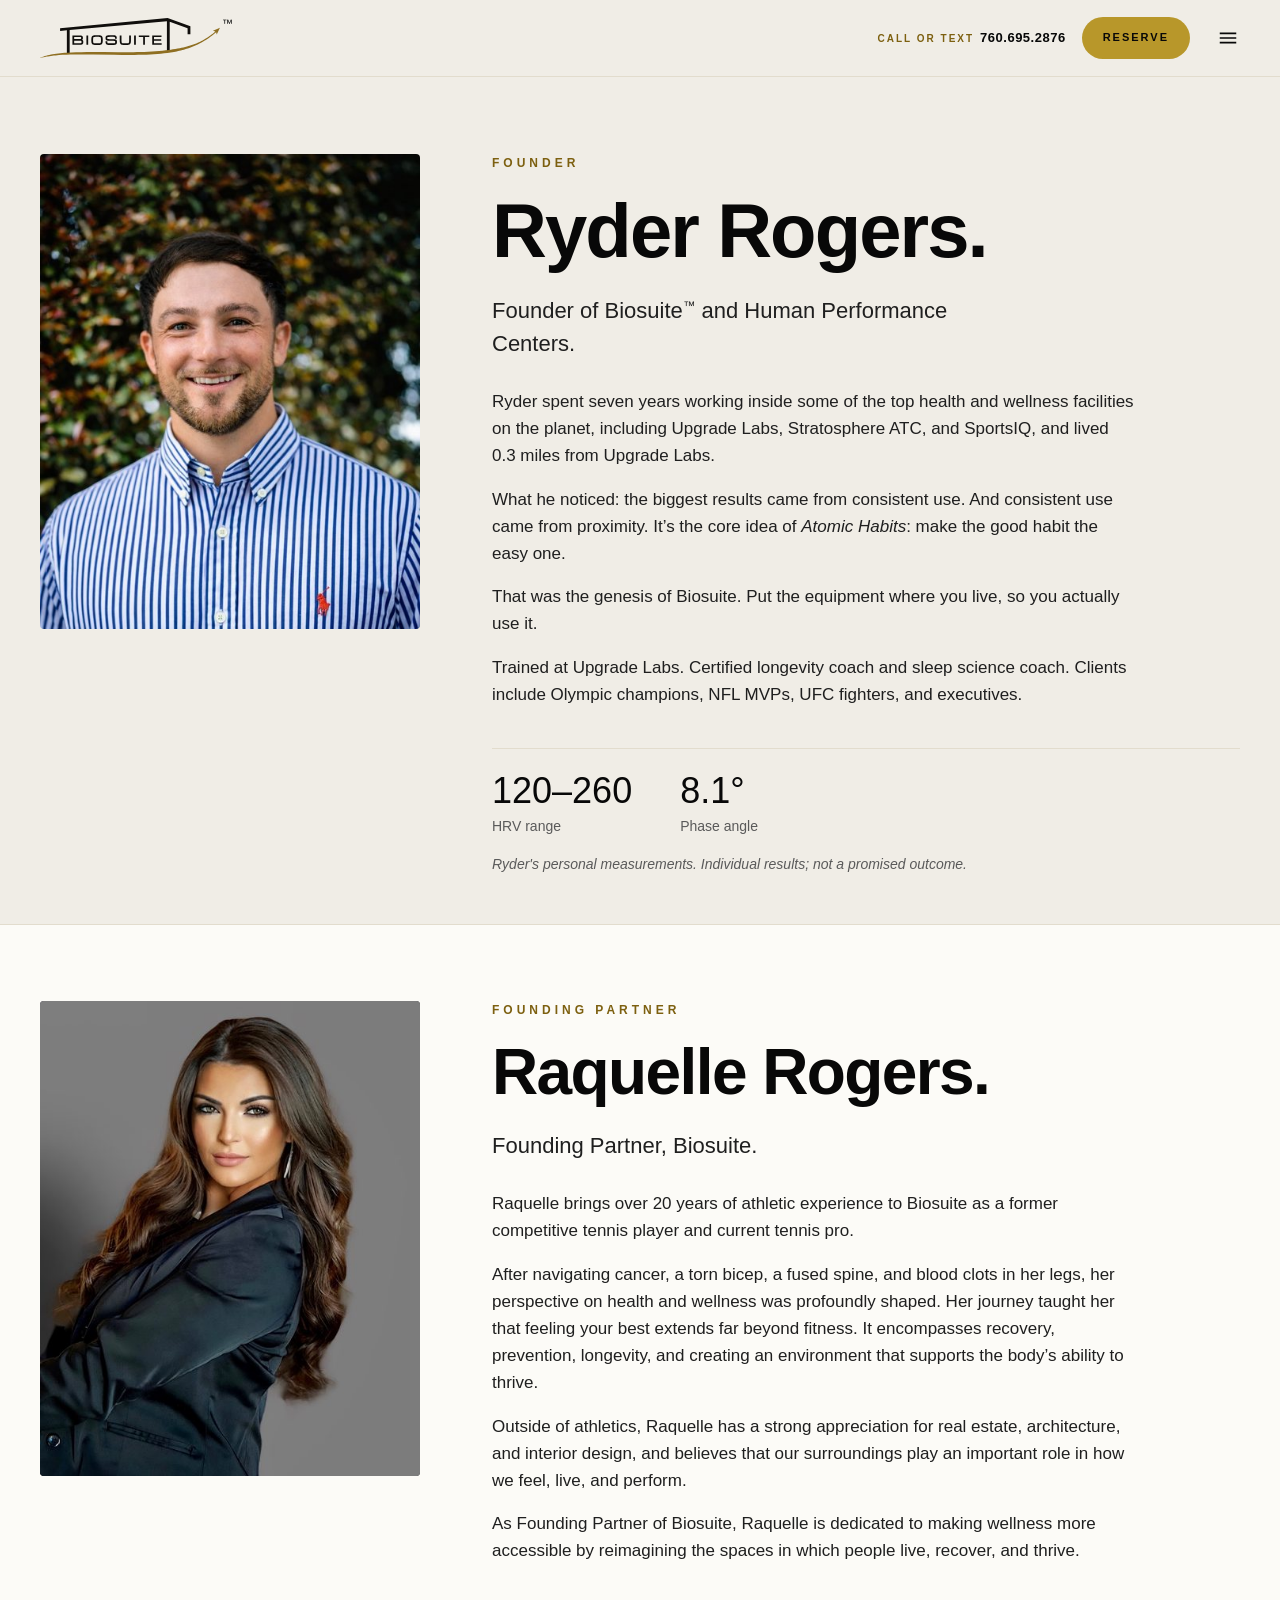
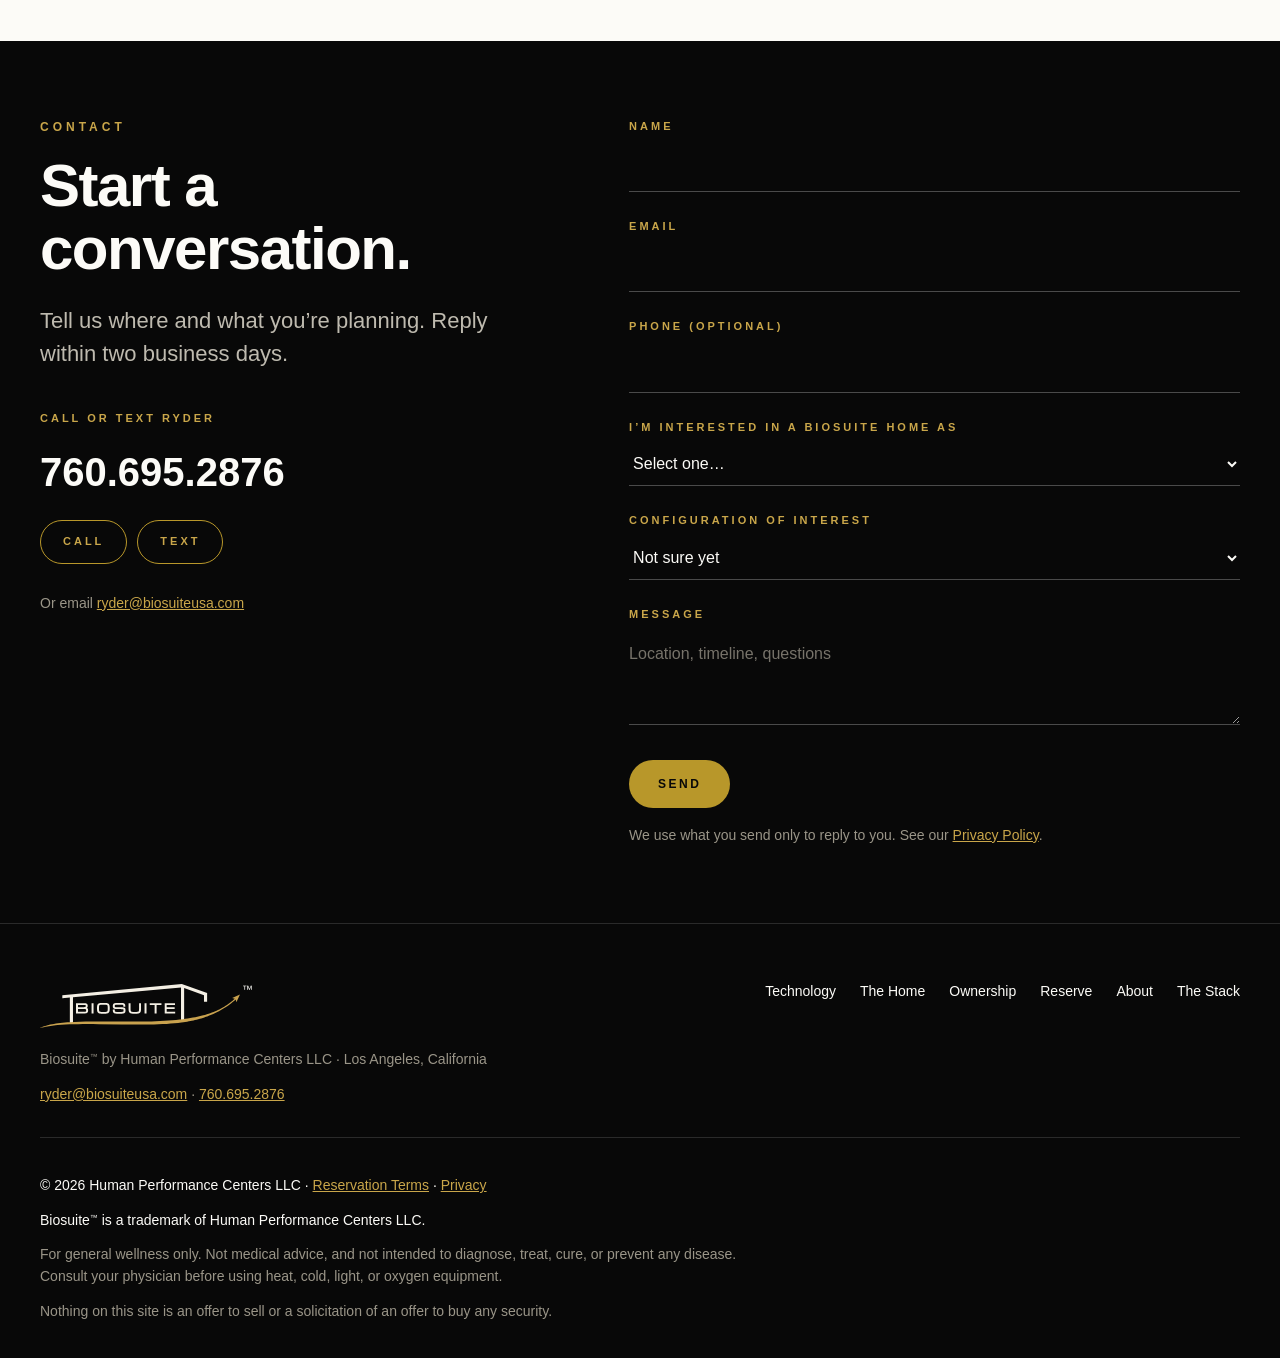
==== commit d17707e9: "Trademark styling for BIOSUITE across the site - ™ superscript after header and footer logos on ever" ====
--- a/about/index.html
+++ b/about/index.html
@@ -32,7 +32,7 @@
 <a class="skip" href="#main">Skip to content</a>
 <header class="site-header">
   <div class="wrap hdr">
-    <a class="brand" href="/" aria-label="Biosuite home"><picture><source media="(max-width:359px)" srcset="/img/brand/biosuite-mark-two-tone-for-light.svg" width="96" height="21"><img src="/img/brand/biosuite-logo-two-tone-for-light.svg" width="180" height="40" alt=""></picture></a>
+    <a class="brand" href="/" aria-label="Biosuite home"><picture><source media="(max-width:359px)" srcset="/img/brand/biosuite-mark-two-tone-for-light.svg" width="96" height="21"><img src="/img/brand/biosuite-logo-two-tone-for-light.svg" width="180" height="40" alt=""></picture><sup class="tm tm-logo">™</sup></a>
     <nav class="nav" aria-label="Main"><a href="/technology/">Technology</a><a href="/home/">The Home</a><a href="/ownership/">Ownership</a><a href="/about/" aria-current="page">About</a></nav>
     <a class="phone" href="tel:+17606952876" aria-label="Call or text 760.695.2876"><span class="phone-label">Call or text</span>760.695.2876</a>
     <a class="btn btn-gold nav-reserve" href="/reserve/">Reserve</a>
@@ -52,7 +52,7 @@
       <div>
         <div class="eyebrow">Founder</div>
         <h1 style="font-size:clamp(40px,6vw,76px)">Ryder Rogers.</h1>
-        <p class="sub">Founder of Biosuite and Human Performance Centers.</p>
+        <p class="sub">Founder of Biosuite<sup class="tm">™</sup> and Human Performance Centers.</p>
         <div class="prose" style="margin-top:28px">
           <p>Ryder spent seven years working inside some of the top health and wellness facilities on the planet, including Upgrade Labs, Stratosphere ATC, and SportsIQ, and lived 0.3 miles from Upgrade Labs.</p>
           <p>What he noticed: the biggest results came from consistent use. And consistent use came from proximity. It&rsquo;s the core idea of <em>Atomic Habits</em>: make the good habit the easy one.</p>
@@ -109,7 +109,7 @@
         <input type="email" id="email" name="email" autocomplete="email" required>
         <label for="phone">Phone (optional)</label>
         <input type="tel" id="phone" name="phone" autocomplete="tel">
-        <label for="interest">I&rsquo;m interested in Biosuite as</label>
+        <label for="interest">I&rsquo;m interested in a Biosuite home as</label>
         <select id="interest" name="interest" required>
           <option value="">Select one&hellip;</option>
           <option>Enjoy it: a home or wellness space</option>
@@ -136,8 +136,8 @@
   <div class="wrap">
     <div class="foot-top">
       <div>
-        <a class="foot-brand" href="/" aria-label="Biosuite home"><img src="/img/brand/biosuite-logo-two-tone-for-dark.svg" width="200" height="45" alt=""></a>
-        <p>Biosuite&trade; by Human Performance Centers LLC &middot; Los Angeles, California</p>
+        <a class="foot-brand" href="/" aria-label="Biosuite home"><img src="/img/brand/biosuite-logo-two-tone-for-dark.svg" width="200" height="45" alt=""><sup class="tm tm-logo">™</sup></a>
+        <p>Biosuite<sup class="tm">™</sup> by Human Performance Centers LLC &middot; Los Angeles, California</p>
         <p><a href="mailto:ryder@biosuiteusa.com">ryder@biosuiteusa.com</a> &middot; <a href="tel:+17606952876">760.695.2876</a></p>
       </div>
       <nav class="foot-nav" aria-label="Footer">
@@ -146,6 +146,7 @@
     </div>
     <div class="foot-legal">
       <p class="copyright">&copy; 2026 Human Performance Centers LLC &middot; <a href="/reservation-terms/">Reservation Terms</a> &middot; <a href="/privacy/">Privacy</a></p>
+      <p class="copyright">Biosuite<sup class="tm">™</sup> is a trademark of Human Performance Centers LLC.</p>
       <p>For general wellness only. Not medical advice, and not intended to diagnose, treat, cure, or prevent any disease. Consult your physician before using heat, cold, light, or oxygen equipment.</p>
       <p>Nothing on this site is an offer to sell or a solicitation of an offer to buy any security.</p>
     </div>
--- a/assets/site.css
+++ b/assets/site.css
@@ -337,5 +337,12 @@
 .foot-legal { padding-top:24px; }
 .copyright { color:var(--paper); }
 
+/* Trademark symbol: small superscript that does not change line height */
+.tm { font-size:.55em; font-weight:inherit; line-height:0; position:relative; top:-.65em; vertical-align:baseline; margin-left:.04em; }
+.tm-logo { font-size:11px; line-height:1; top:0; align-self:flex-start; margin-left:-8px; color:var(--dark); }
+@media (max-width:359px) { .brand .tm-logo { display:none; } }
+.foot-brand { display:inline-flex; align-items:flex-start; text-decoration:none; }
+.foot-brand .tm-logo { margin-left:2px; color:var(--paper); }
+
 .check.two-col { max-width:900px; }
 @media (min-width:760px) { .check.two-col { columns:2; column-gap:48px; } .check.two-col li { break-inside:avoid; } }
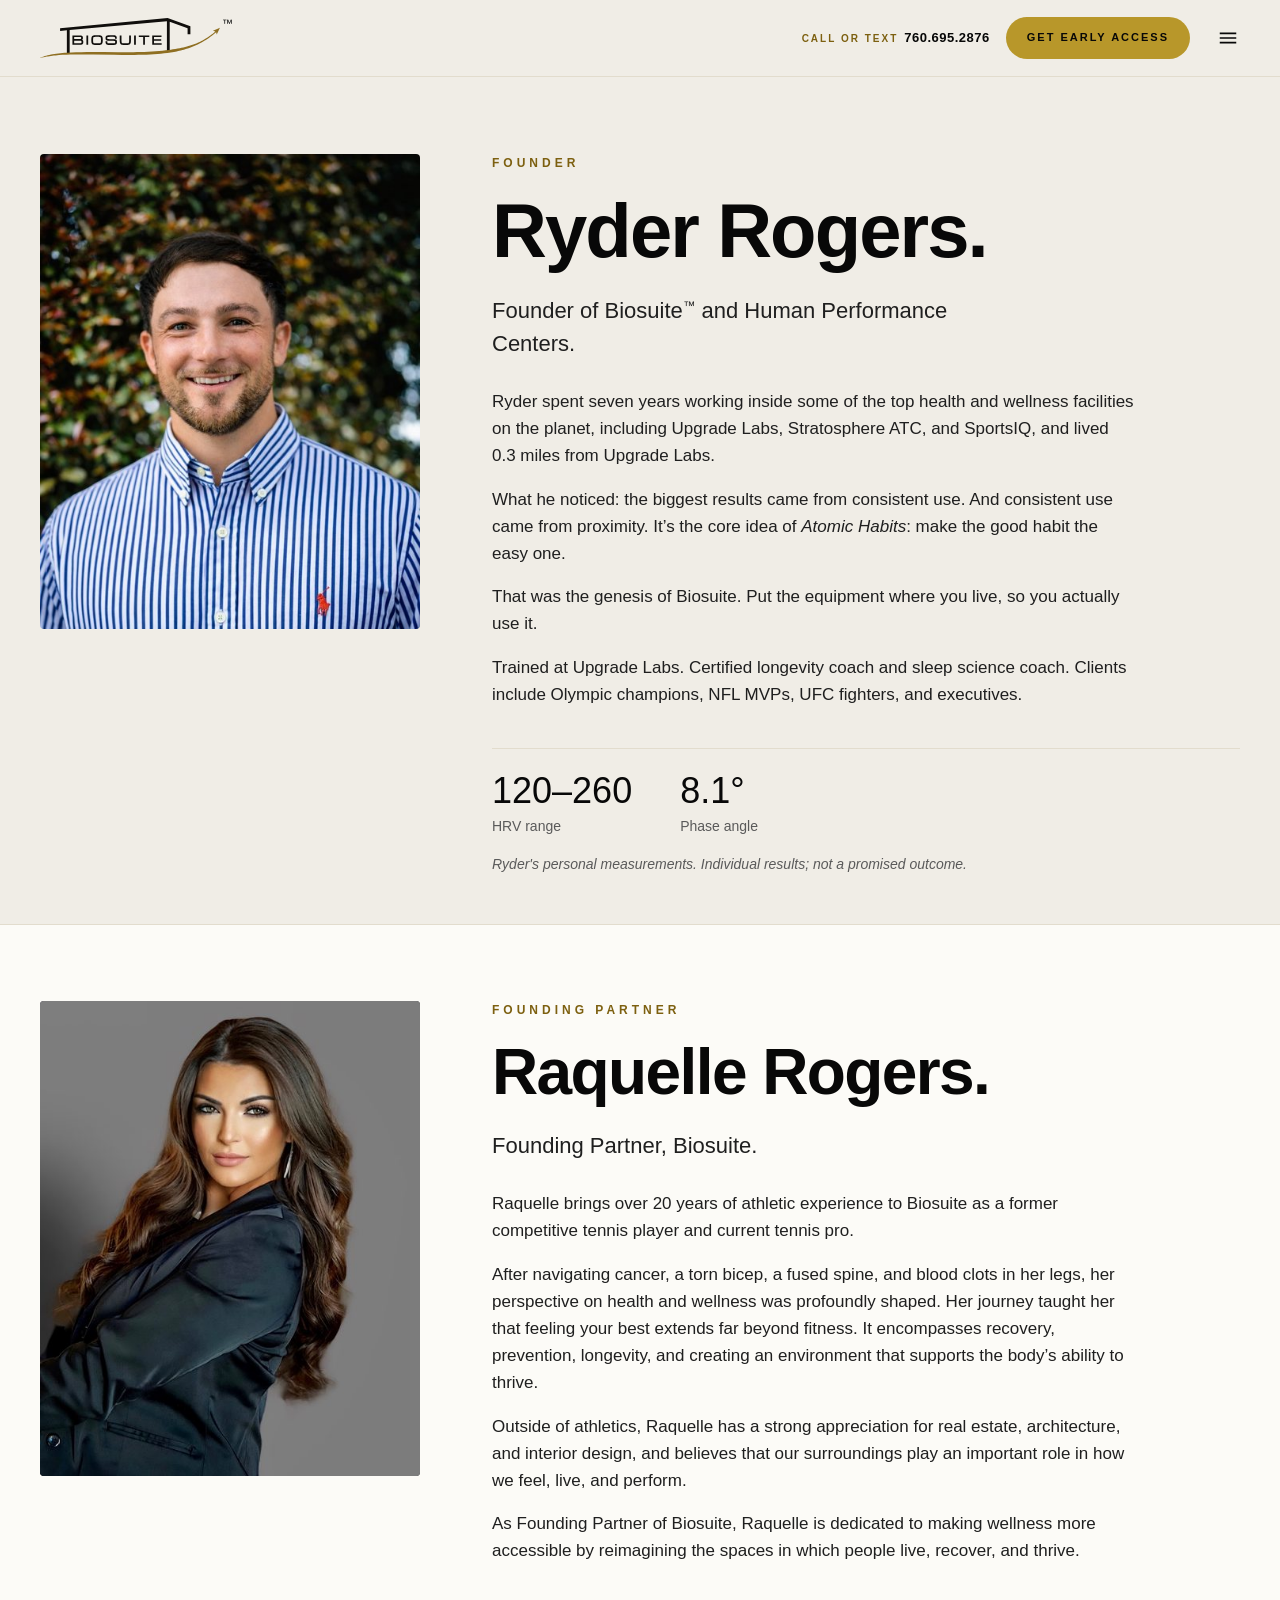
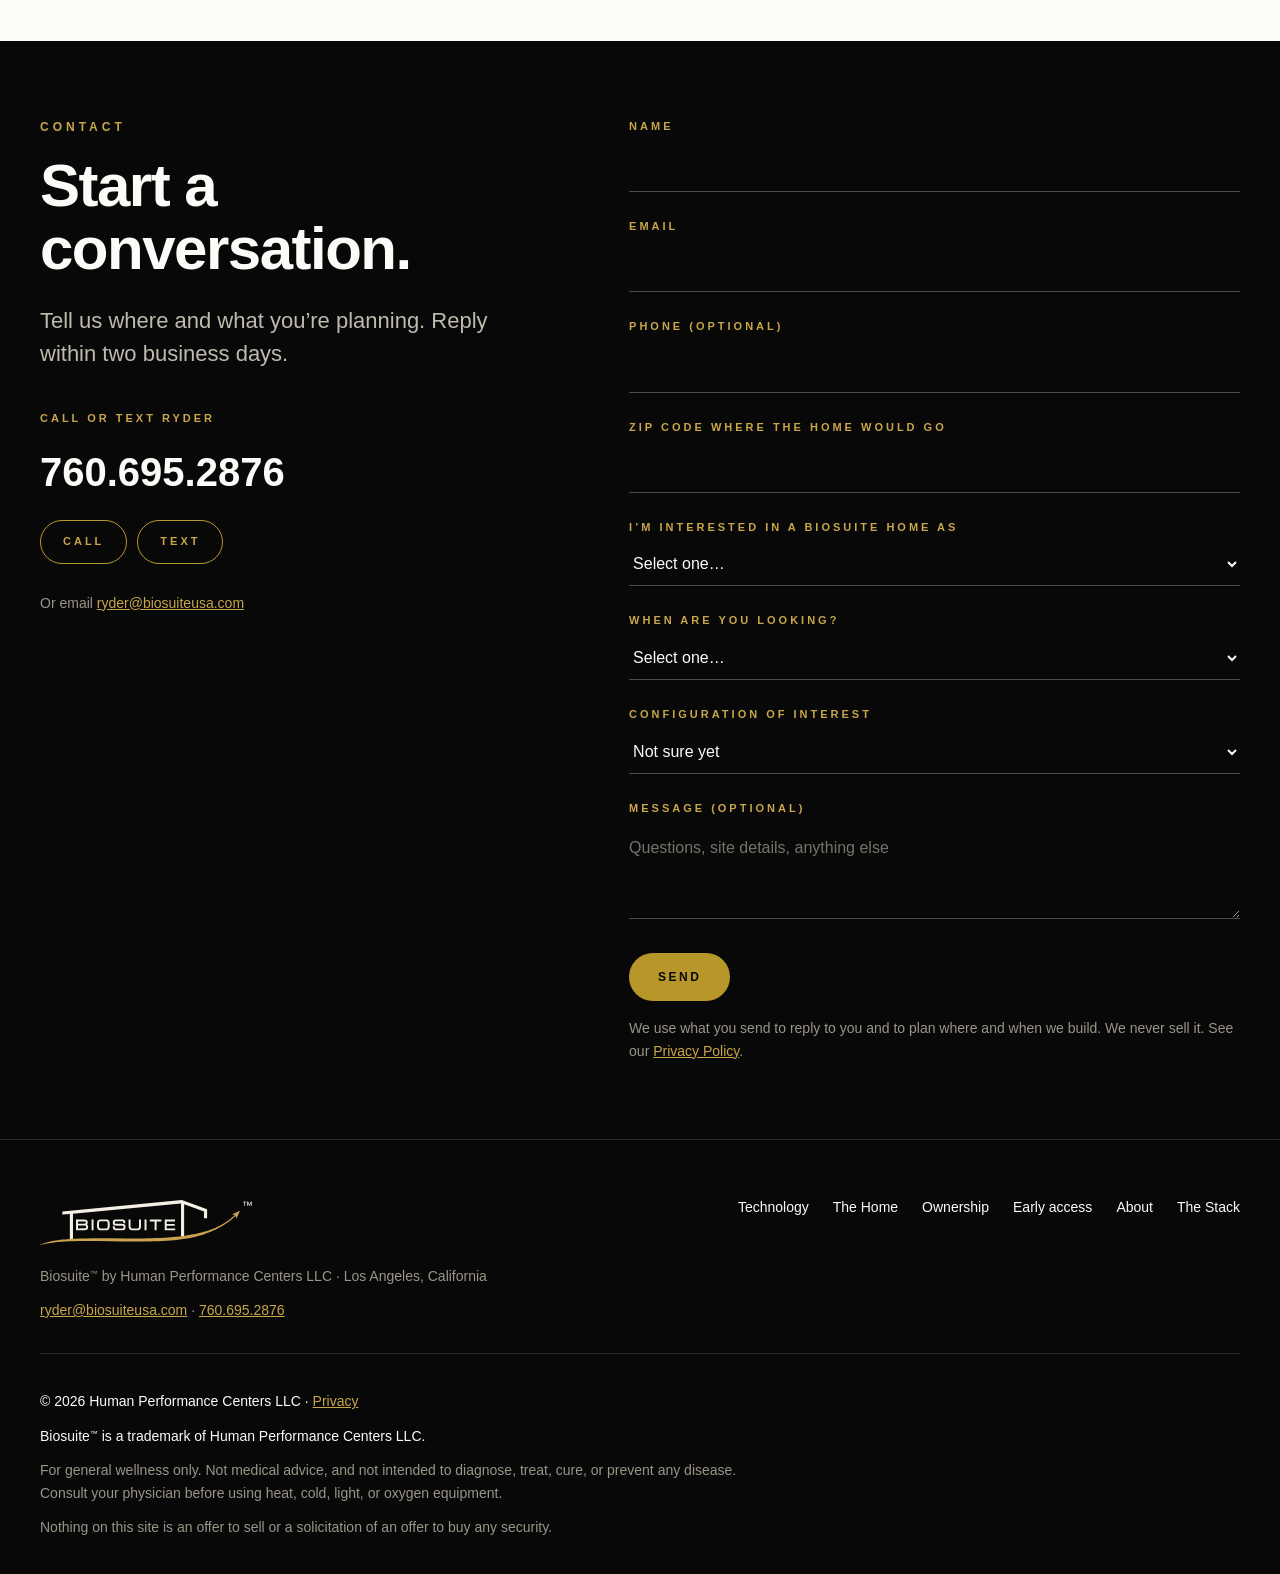
==== commit 90a3bf51: "Replace reservations with early-access data capture - New /early-access/ page: signup form leads, pl" ====
--- a/about/index.html
+++ b/about/index.html
@@ -35,13 +35,13 @@
     <a class="brand" href="/" aria-label="Biosuite home"><picture><source media="(max-width:359px)" srcset="/img/brand/biosuite-mark-two-tone-for-light.svg" width="96" height="21"><img src="/img/brand/biosuite-logo-two-tone-for-light.svg" width="180" height="40" alt=""></picture><sup class="tm tm-logo">™</sup></a>
     <nav class="nav" aria-label="Main"><a href="/technology/">Technology</a><a href="/home/">The Home</a><a href="/ownership/">Ownership</a><a href="/about/" aria-current="page">About</a></nav>
     <a class="phone" href="tel:+17606952876" aria-label="Call or text 760.695.2876"><span class="phone-label">Call or text</span>760.695.2876</a>
-    <a class="btn btn-gold nav-reserve" href="/reserve/">Reserve</a>
+    <a class="btn btn-gold nav-reserve" href="/early-access/">Get early access</a>
     <button class="menu-btn" type="button" aria-expanded="false" aria-controls="menu" aria-label="Menu">
       <svg viewBox="0 0 24 24" fill="none" stroke="currentColor" stroke-width="1.8" aria-hidden="true"><path d="M3 7h18M3 12h18M3 17h18"/></svg>
     </button>
   </div>
   <nav id="menu" class="menu" aria-label="Mobile" hidden>
-    <div class="wrap"><a href="/technology/">Technology</a><a href="/home/">The Home</a><a href="/ownership/">Ownership</a><a href="/about/" aria-current="page">About</a><a class="btn btn-gold" href="/reserve/">Reserve</a></div>
+    <div class="wrap"><a href="/technology/">Technology</a><a href="/home/">The Home</a><a href="/ownership/">Ownership</a><a href="/about/" aria-current="page">About</a><a class="btn btn-gold" href="/early-access/">Get early access</a></div>
   </nav>
 </header>
 <main id="main">
@@ -109,6 +109,8 @@
         <input type="email" id="email" name="email" autocomplete="email" required>
         <label for="phone">Phone (optional)</label>
         <input type="tel" id="phone" name="phone" autocomplete="tel">
+        <label for="zip">ZIP code where the home would go</label>
+        <input type="text" id="zip" name="zip" autocomplete="postal-code" inputmode="numeric" maxlength="10" pattern="[0-9]{5}(-[0-9]{4})?" title="5-digit US ZIP code" required>
         <label for="interest">I&rsquo;m interested in a Biosuite home as</label>
         <select id="interest" name="interest" required>
           <option value="">Select one&hellip;</option>
@@ -117,15 +119,24 @@
           <option>Deploy it: multiple units or hospitality</option>
           <option>Just exploring</option>
         </select>
+        <label for="timeline">When are you looking?</label>
+        <select id="timeline" name="timeline" required>
+          <option value="">Select one&hellip;</option>
+          <option>Within 3 months</option>
+          <option>3&ndash;6 months</option>
+          <option>6&ndash;12 months</option>
+          <option>12+ months</option>
+          <option>Just exploring</option>
+        </select>
         <label for="budget">Configuration of interest</label>
         <select id="budget" name="budget">
           <option value="">Not sure yet</option>
           <option>Core</option><option>Signature</option><option>Estate</option><option>Larger / modular</option>
         </select>
-        <label for="message">Message</label>
-        <textarea id="message" name="message" placeholder="Location, timeline, questions"></textarea>
+        <label for="message">Message (optional)</label>
+        <textarea id="message" name="message" placeholder="Questions, site details, anything else"></textarea>
         <button class="btn btn-gold" type="submit">Send</button>
-        <p class="form-legal">We use what you send only to reply to you. See our <a href="/privacy/">Privacy Policy</a>.</p>
+        <p class="form-legal">We use what you send to reply to you and to plan where and when we build. We never sell it. See our <a href="/privacy/">Privacy Policy</a>.</p>
       </form>
       <div id="inquirySuccess" class="success" tabindex="-1" role="status" hidden></div>
     </div>
@@ -141,11 +152,11 @@
         <p><a href="mailto:ryder@biosuiteusa.com">ryder@biosuiteusa.com</a> &middot; <a href="tel:+17606952876">760.695.2876</a></p>
       </div>
       <nav class="foot-nav" aria-label="Footer">
-        <a href="/technology/">Technology</a><a href="/home/">The Home</a><a href="/ownership/">Ownership</a><a href="/reserve/">Reserve</a><a href="/about/">About</a><a href="/store/">The Stack</a>
+        <a href="/technology/">Technology</a><a href="/home/">The Home</a><a href="/ownership/">Ownership</a><a href="/early-access/">Early access</a><a href="/about/">About</a><a href="/store/">The Stack</a>
       </nav>
     </div>
     <div class="foot-legal">
-      <p class="copyright">&copy; 2026 Human Performance Centers LLC &middot; <a href="/reservation-terms/">Reservation Terms</a> &middot; <a href="/privacy/">Privacy</a></p>
+      <p class="copyright">&copy; 2026 Human Performance Centers LLC &middot; <a href="/privacy/">Privacy</a></p>
       <p class="copyright">Biosuite<sup class="tm">™</sup> is a trademark of Human Performance Centers LLC.</p>
       <p>For general wellness only. Not medical advice, and not intended to diagnose, treat, cure, or prevent any disease. Consult your physician before using heat, cold, light, or oxygen equipment.</p>
       <p>Nothing on this site is an offer to sell or a solicitation of an offer to buy any security.</p>
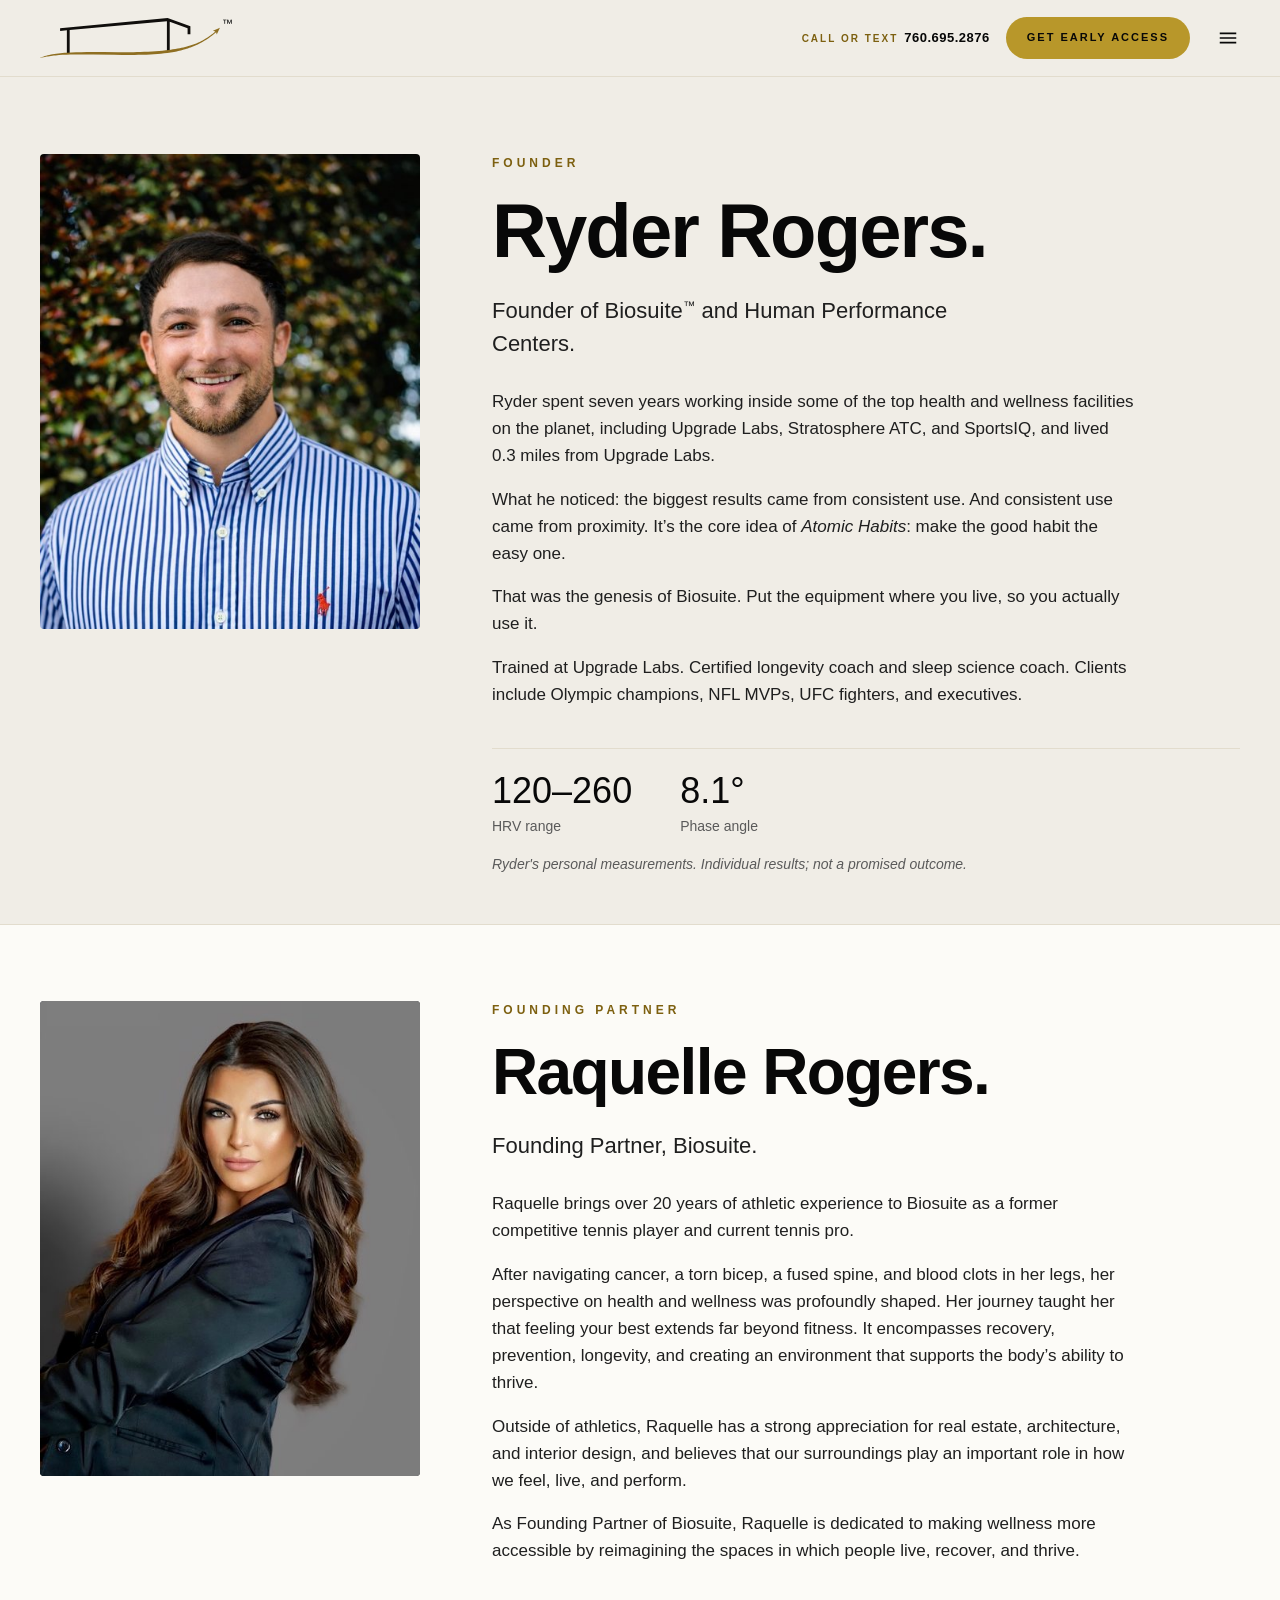
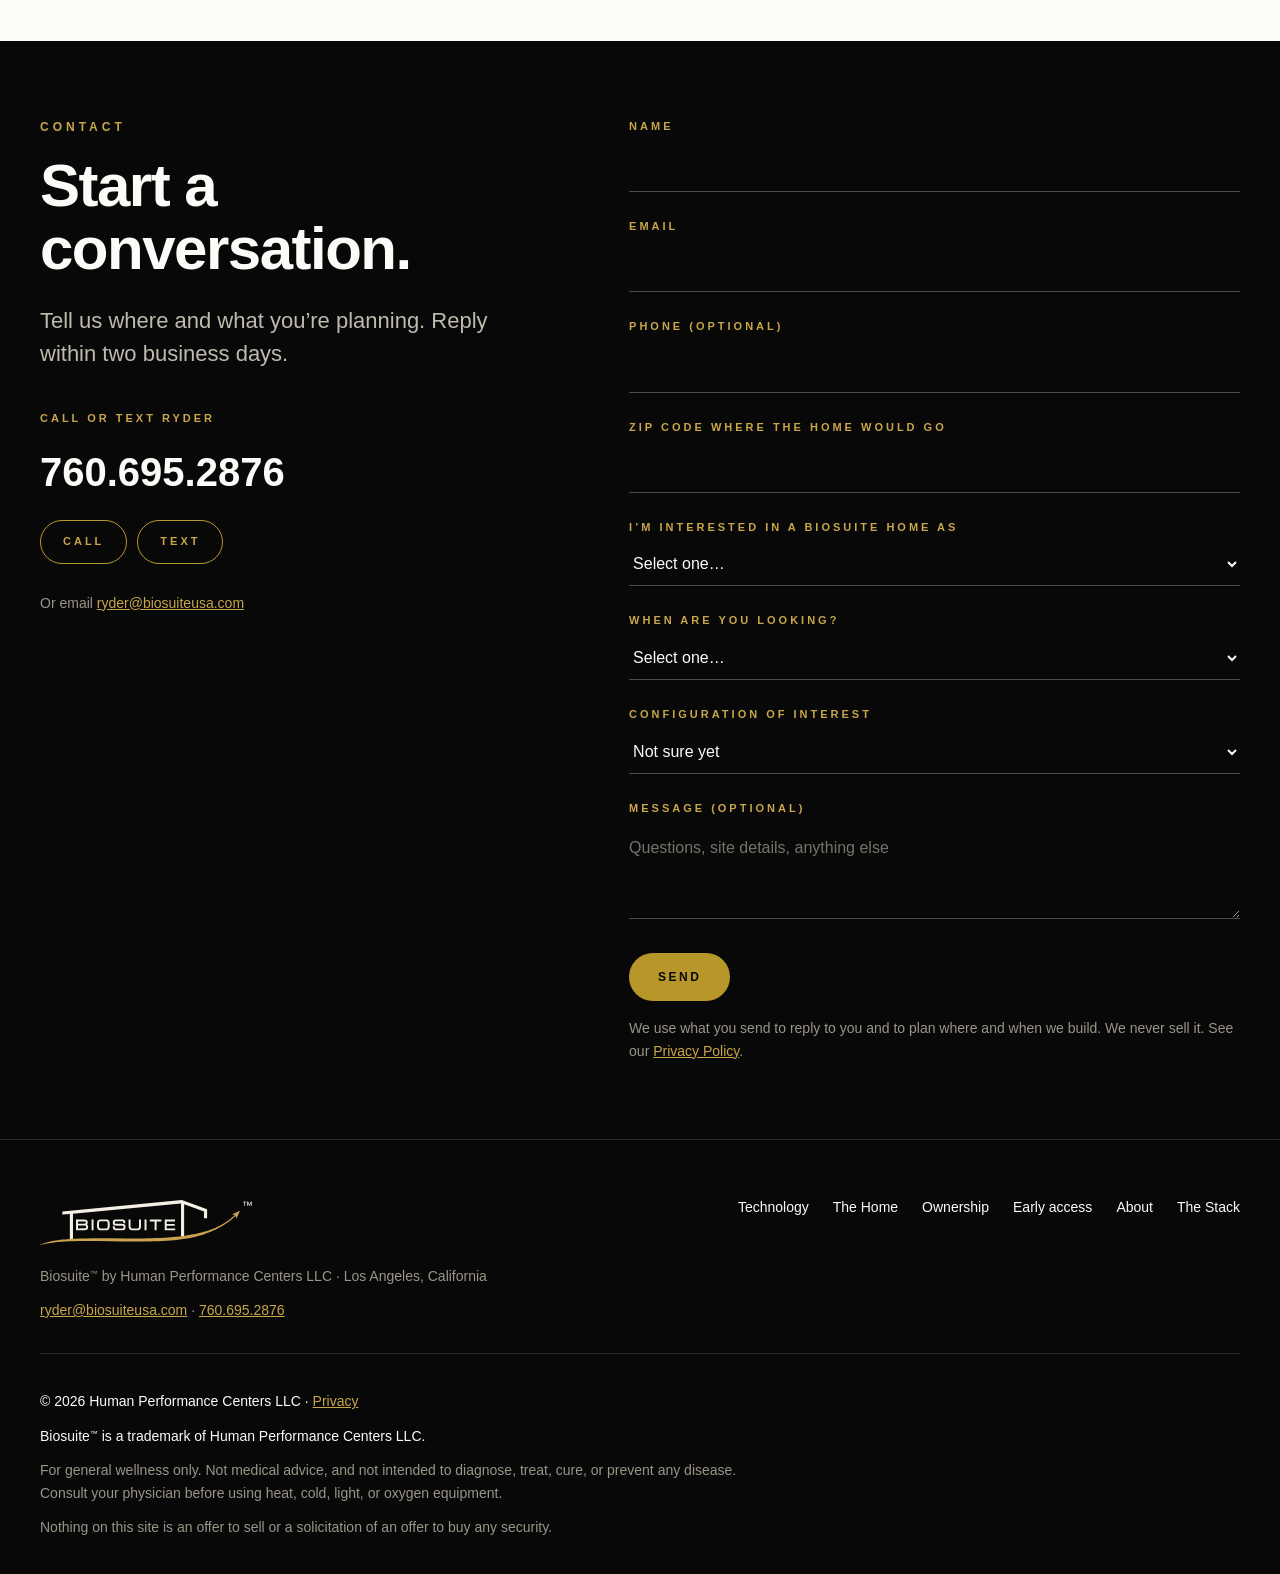
==== commit 53a7d82d: "Swap in updated hero rendering and Raquelle portrait Hero webp (900/1670), og-vip share crop regener" ====
--- a/about/index.html
+++ b/about/index.html
@@ -74,7 +74,7 @@
 <section class="paper rule-top" id="raquelle">
   <div class="wrap">
     <div class="founder">
-      <span class="ph" style="--lqip:url([data-uri]);--pos:center"><img src="/img/raquelle-portrait.jpg" alt="Raquelle Rogers, Founding Partner of Biosuite" width="480" height="600" srcset="/img/raquelle-portrait-480.jpg 480w, /img/raquelle-portrait.jpg 960w" sizes="(min-width:860px) 380px, 100vw" loading="lazy" decoding="async" class="founder-photo"></span>
+      <span class="ph" style="--lqip:url([data-uri]);--pos:center"><img src="/img/raquelle-portrait.jpg" alt="Raquelle Rogers, Founding Partner of Biosuite" width="480" height="600" srcset="/img/raquelle-portrait-480.jpg 480w, /img/raquelle-portrait.jpg 960w" sizes="(min-width:860px) 380px, 100vw" loading="lazy" decoding="async" class="founder-photo"></span>
       <div>
         <div class="eyebrow">Founding Partner</div>
         <h2 style="font-size:clamp(36px,5vw,64px)">Raquelle Rogers.</h2>
--- a/assets/site.css
+++ b/assets/site.css
@@ -295,6 +295,10 @@
 /* Contact + form */
 .contact { display:grid; gap:48px; }
 @media (min-width:900px) { .contact { grid-template-columns:1fr 1.2fr; gap:80px; } }
+/* Early access: intro, then form, then call/text on phones; form in its own column on desktop */
+.contact.ea { grid-template-areas:"intro" "form" "direct"; }
+.ea-intro { grid-area:intro; } .ea-form { grid-area:form; } .ea-direct { grid-area:direct; }
+@media (min-width:900px) { .contact.ea { grid-template-areas:"intro form" "direct form"; grid-template-rows:auto 1fr; row-gap:40px; align-items:start; } }
 .direct-num { display:inline-block; margin-top:12px; font-size:clamp(28px, 3.4vw, 40px); font-weight:700; text-decoration:none; color:var(--paper); }
 .direct-num:hover { color:var(--gold-light); }
 .direct-actions { display:flex; gap:10px; margin-top:16px; }
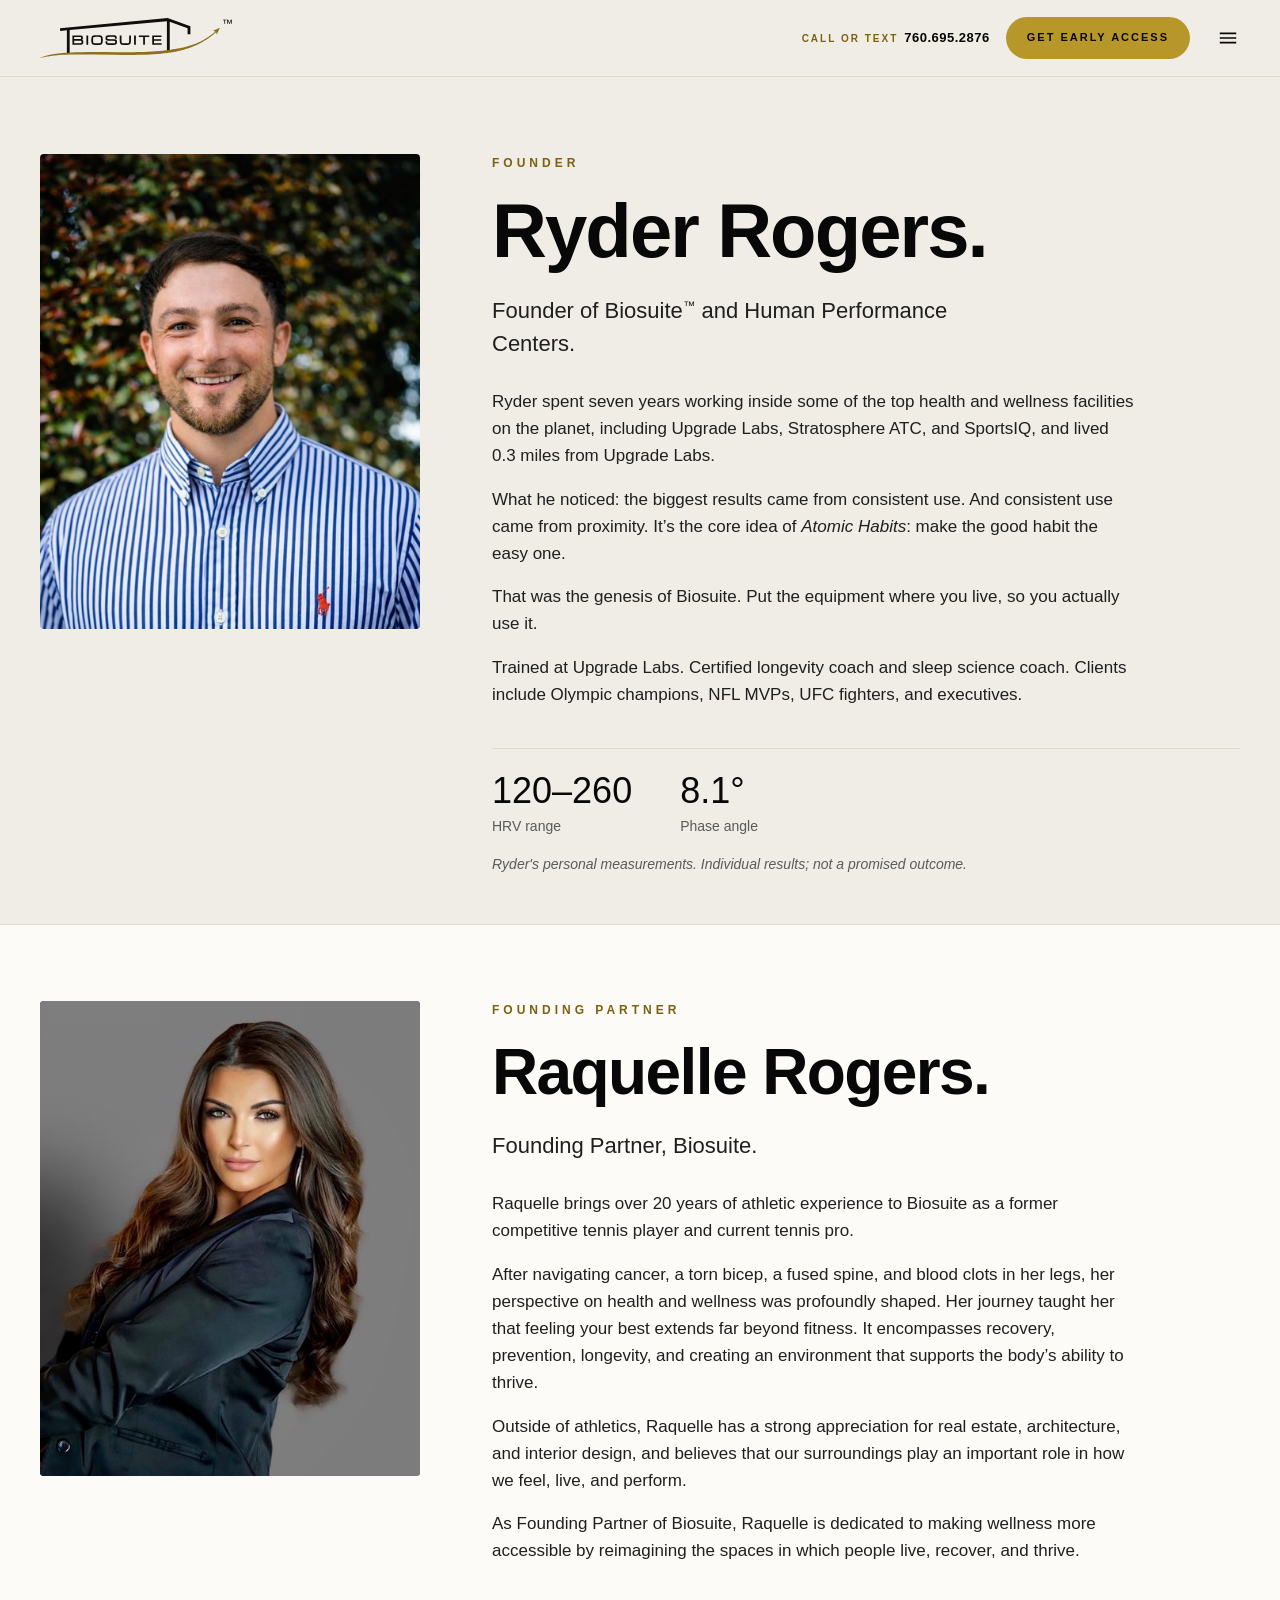
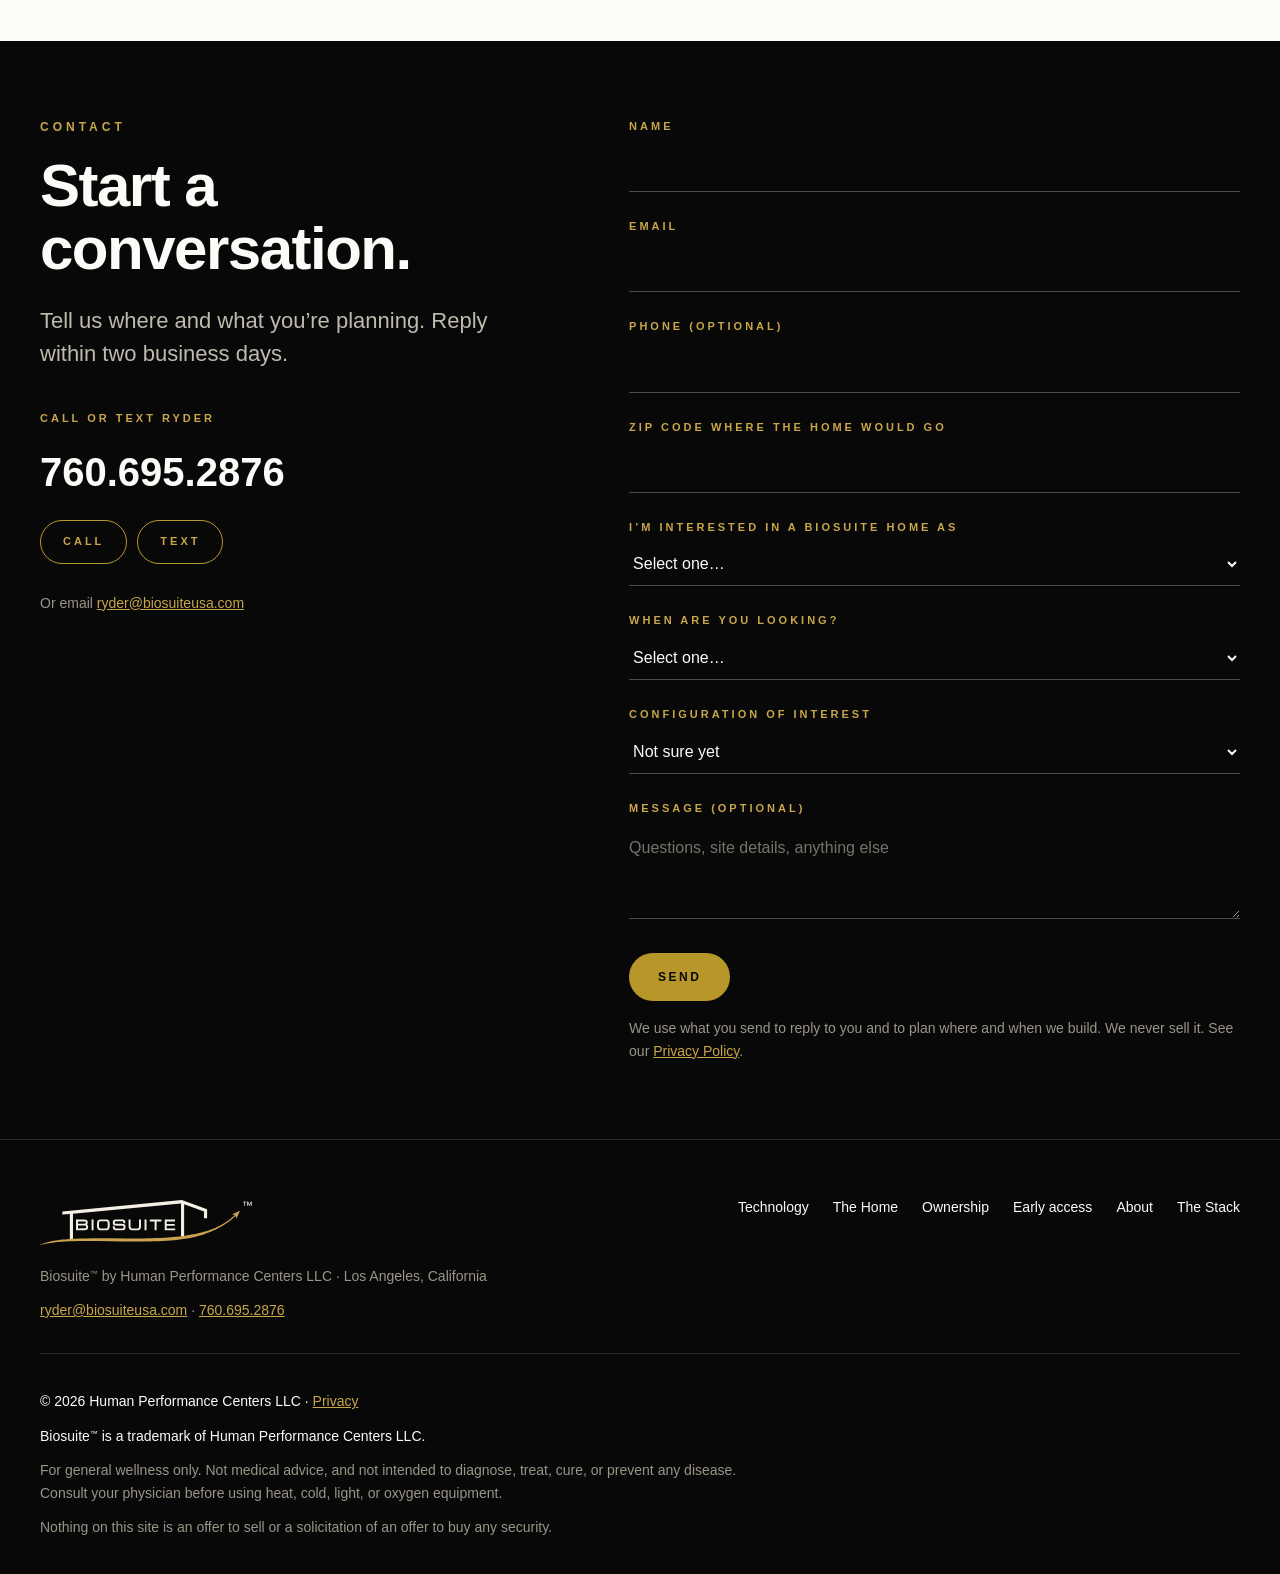
==== commit b412feac: "Version-tag updated image URLs so cached browsers fetch the new hero and portrait Co-Authored-By: Cl" ====
--- a/about/index.html
+++ b/about/index.html
@@ -74,7 +74,7 @@
 <section class="paper rule-top" id="raquelle">
   <div class="wrap">
     <div class="founder">
-      <span class="ph" style="--lqip:url([data-uri]);--pos:center"><img src="/img/raquelle-portrait.jpg" alt="Raquelle Rogers, Founding Partner of Biosuite" width="480" height="600" srcset="/img/raquelle-portrait-480.jpg 480w, /img/raquelle-portrait.jpg 960w" sizes="(min-width:860px) 380px, 100vw" loading="lazy" decoding="async" class="founder-photo"></span>
+      <span class="ph" style="--lqip:url([data-uri]);--pos:center"><img src="/img/raquelle-portrait.jpg?v=2" alt="Raquelle Rogers, Founding Partner of Biosuite" width="480" height="600" srcset="/img/raquelle-portrait-480.jpg?v=2 480w, /img/raquelle-portrait.jpg?v=2 960w" sizes="(min-width:860px) 380px, 100vw" loading="lazy" decoding="async" class="founder-photo"></span>
       <div>
         <div class="eyebrow">Founding Partner</div>
         <h2 style="font-size:clamp(36px,5vw,64px)">Raquelle Rogers.</h2>
